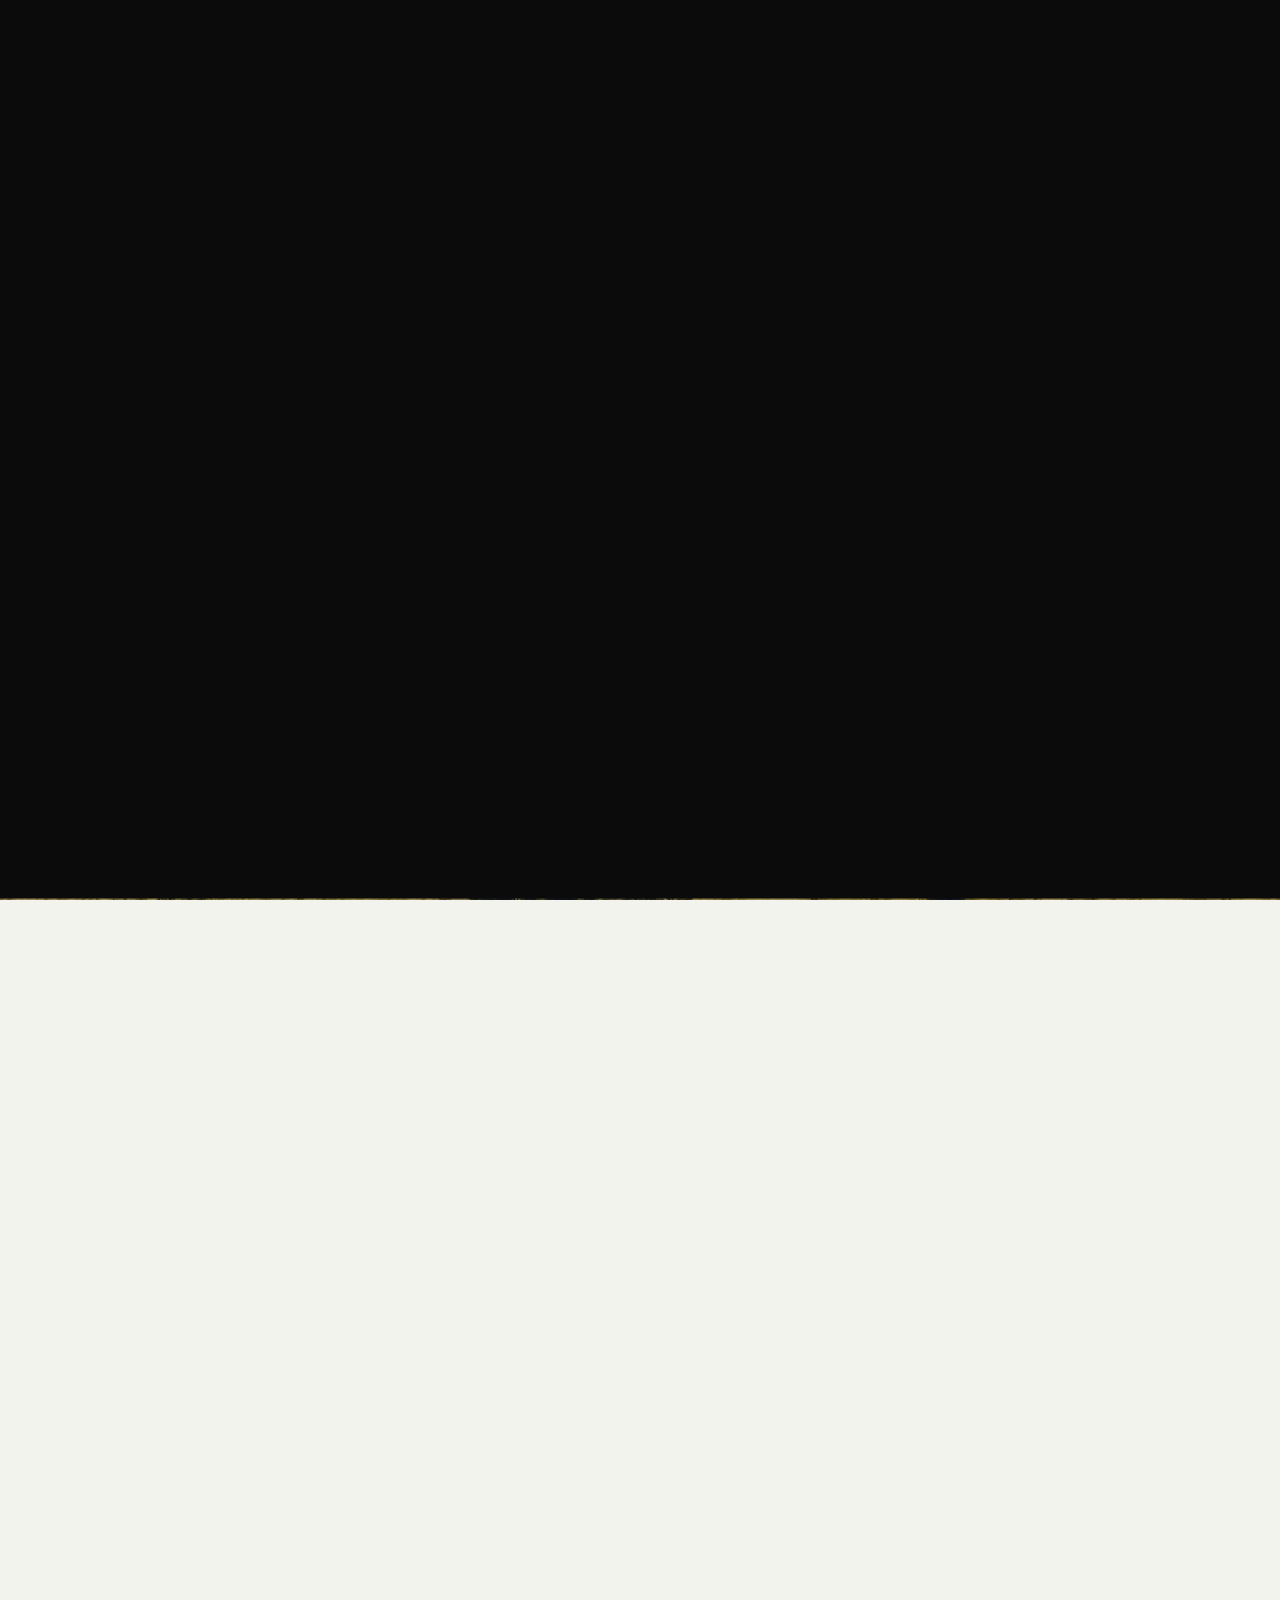
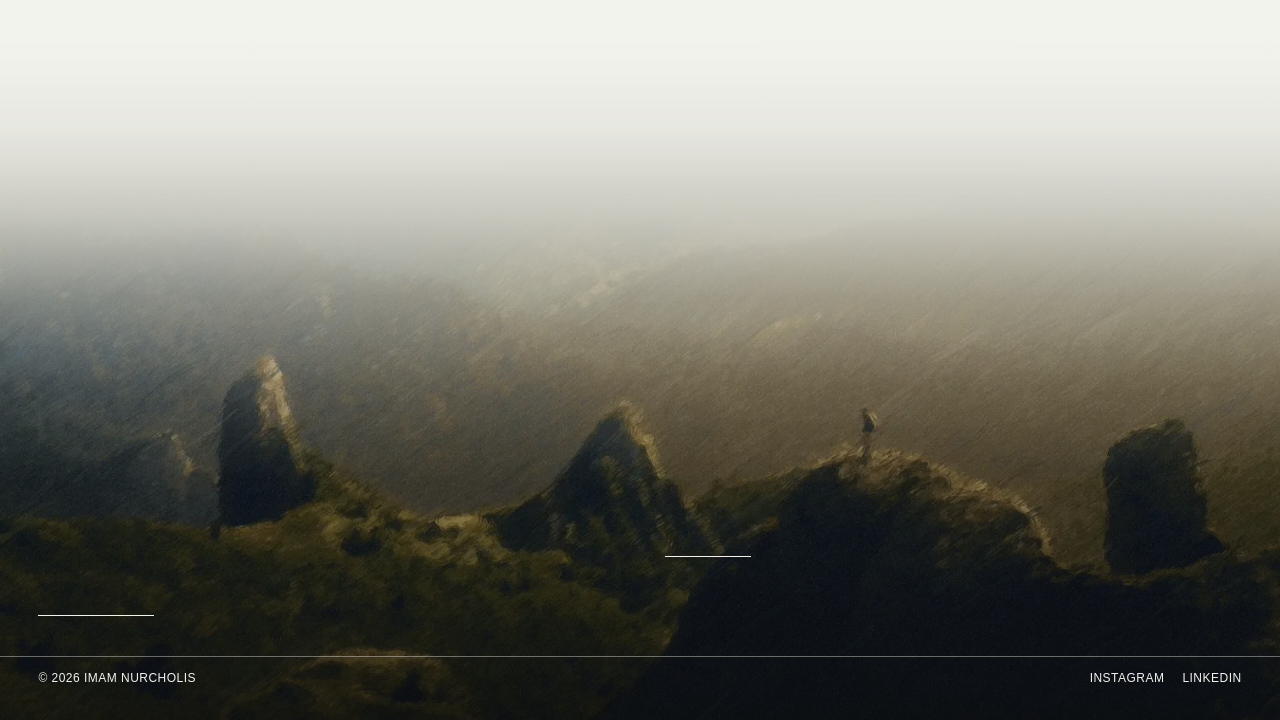
==== index.html @ 74a29b7e "Music: add 3D Country (Geese) Co-Authored-By: Claude Opus 5.5 <noreply@anthropic.com> Claude-Session" ====
<!doctype html>
<html lang="en">
<head>
  <meta charset="utf-8">
  <meta name="viewport" content="width=device-width, initial-scale=1, viewport-fit=cover">
  <meta name="theme-color" content="#f3f3ee">
  <meta name="color-scheme" content="light">
  <meta http-equiv="Content-Security-Policy" content="default-src 'self'; script-src 'self' 'sha256-qOhFsq0QMV2REqNwk5hGH5bZE9SkX6gt6yeyKdYPv+U='; style-src 'self'; font-src 'self'; img-src 'self' https://is1-ssl.mzstatic.com; media-src 'self'; connect-src 'self'; object-src 'none'; base-uri 'self'; form-action 'none'; upgrade-insecure-requests">
  <meta name="referrer" content="strict-origin-when-cross-origin">
  <title>Imam Nurcholis</title>
  <meta name="description" content="Portfolio, photographs and writing by Imam Nurcholis.">
  <script>document.documentElement.classList.add("js")</script>
  <link rel="preload" href="assets/fonts/inter-tight-latin.woff2" as="font" type="font/woff2" crossorigin>
  <link rel="preload" href="assets/fonts/instrument-serif-latin.woff2" as="font" type="font/woff2" crossorigin>
  <link rel="icon" href="favicon.ico?v=4" sizes="any">
  <link rel="icon" href="favicon-32.png?v=4" type="image/png" sizes="32x32">
  <link rel="icon" href="favicon.svg?v=4" type="image/svg+xml">
  <link rel="apple-touch-icon" href="apple-touch-icon.png?v=4">
  <link rel="stylesheet" href="assets/css/style.css?v=20261120a">
</head>
<body class="home">
  <main>
    <section class="stage" aria-label="Introduction">
      <div class="hero-bg"><img src="images/hero-painted-2.webp" alt="" fetchpriority="high" decoding="async"></div>
      <div class="lines" aria-hidden="true"><i class="v v1"></i><i class="v v2"></i><i class="h"></i></div>
      <nav class="tiles" aria-label="Sections"></nav>
      <div class="titles">
        <h1 class="title title--name"></h1>
        <p class="title title--index" aria-hidden="true"></p>
      </div>
      <div class="hero-meta small">
        <span class="meta-role"></span>
        <span class="r scroll-cue"><i></i>Scroll</span>
        <a class="c credit" target="_blank" rel="noopener"></a>
      </div>
    </section>
  </main>

  <script src="assets/vendor/gsap.min.js?v=3.12.5"></script>
  <script src="assets/vendor/ScrollTrigger.min.js?v=3.12.5"></script>
  <script src="assets/vendor/lenis.min.js?v=1.1.13"></script>
  <script src="assets/js/content.js?v=20261120a"></script>
  <script src="assets/js/main.js?v=20261120a"></script>
  <script src="assets/js/home.js?v=20261120a"></script>
  <script src="assets/js/ascii-field.js?v=20261120a"></script>
</body>
</html>
---- assets/css/style.css ----
/* ============================================================
   Fonts (self-hosted; Latin and Latin Extended subsets, SIL Open Font License)
   ============================================================ */
/* Instrument Serif, latin-ext */
@font-face {
  font-family: 'Instrument Serif';
  font-style: normal;
  font-weight: 400;
  font-display: swap;
  src: url(../fonts/instrument-serif-latin-ext.woff2) format('woff2');
  unicode-range: U+0100-02BA, U+02BD-02C5, U+02C7-02CC, U+02CE-02D7, U+02DD-02FF, U+0304, U+0308, U+0329, U+1D00-1DBF, U+1E00-1E9F, U+1EF2-1EFF, U+2020, U+20A0-20AB, U+20AD-20C4, U+2113, U+2C60-2C7F, U+A720-A7FF;
}
/* Instrument Serif, latin */
@font-face {
  font-family: 'Instrument Serif';
  font-style: normal;
  font-weight: 400;
  font-display: swap;
  src: url(../fonts/instrument-serif-latin.woff2) format('woff2');
  unicode-range: U+0000-00FF, U+0131, U+0152-0153, U+02BB-02BC, U+02C6, U+02DA, U+02DC, U+0304, U+0308, U+0329, U+2000-206F, U+20AC, U+2122, U+2191, U+2193, U+2212, U+2215, U+FEFF, U+FFFD;
}
/* Inter Tight, latin-ext */
@font-face {
  font-family: 'Inter Tight';
  font-style: normal;
  font-weight: 300 500;
  font-display: swap;
  src: url(../fonts/inter-tight-latin-ext.woff2) format('woff2');
  unicode-range: U+0100-02BA, U+02BD-02C5, U+02C7-02CC, U+02CE-02D7, U+02DD-02FF, U+0304, U+0308, U+0329, U+1D00-1DBF, U+1E00-1E9F, U+1EF2-1EFF, U+2020, U+20A0-20AB, U+20AD-20C4, U+2113, U+2C60-2C7F, U+A720-A7FF;
}
/* Inter Tight, latin */
@font-face {
  font-family: 'Inter Tight';
  font-style: normal;
  font-weight: 300 500;
  font-display: swap;
  src: url(../fonts/inter-tight-latin.woff2) format('woff2');
  unicode-range: U+0000-00FF, U+0131, U+0152-0153, U+02BB-02BC, U+02C6, U+02DA, U+02DC, U+0304, U+0308, U+0329, U+2000-206F, U+20AC, U+2122, U+2191, U+2193, U+2212, U+2215, U+FEFF, U+FFFD;
}

/* ============================================================
   Tokens
   ============================================================ */
:root {
  --paper: #f3f3ee;
  --ink: #0b0b0b;
  --muted: #6d6d68;
  --line: rgba(11, 11, 11, .55);
  --frame-w: 0px; /* edge inset used for spacing; the decorative frame was removed */
  --pad: clamp(16px, 3vw, 40px);
  --font: "Inter Tight", "Helvetica Neue", Helvetica, Arial, sans-serif;
  --foot-min: clamp(230px, 34vh, 340px); /* inner-page footer height; the picture is sized from this on every page */
  --display: "Instrument Serif", "Times New Roman", Georgia, serif; /* big titles, menu */
  --ease: cubic-bezier(.77, 0, .175, 1);
  --fs-small: 12px;
  --fs-body: clamp(15px, 1.05vw, 17px);
  color-scheme: light;
}

*, *::before, *::after { box-sizing: border-box; }
html, body { margin: 0; padding: 0; }
html { background: var(--paper); } /* matches the Safari top/bottom bars and the overscroll area */
html.lenis, html.lenis body { height: auto; }
.lenis.lenis-smooth { scroll-behavior: auto !important; }
body {
  background: var(--paper);
  color: var(--ink);
  font-family: var(--font);
  font-size: var(--fs-body);
  line-height: 1.5;
  -webkit-font-smoothing: antialiased;
  overflow-x: hidden;
}
img { display: block; max-width: 100%; }
a { color: inherit; text-decoration: none; }
button { font: inherit; color: inherit; background: none; border: 0; padding: 0; cursor: pointer; }
::selection { background: var(--ink); color: var(--paper); }
:focus-visible { outline: 1px solid currentColor; outline-offset: 4px; }

.small, .code { font-size: var(--fs-small); letter-spacing: .04em; text-transform: uppercase; line-height: 1.3; }
.muted { color: var(--muted); }
.ico { width: .9em; height: .9em; vertical-align: -.1em; fill: none; stroke: currentColor; stroke-width: 1.1; stroke-linecap: square; stroke-linejoin: miter; overflow: visible; }
.sr-only { position: absolute; width: 1px; height: 1px; overflow: hidden; clip: rect(0 0 0 0); white-space: nowrap; }

/* ============================================================
   Top-center "+" button and overlay menu
   ============================================================ */
.plus {
  position: fixed; top: calc(var(--frame-w) + 44px); left: 50%; z-index: 80;
  width: 44px; height: 44px; margin: -22px 0 0 -22px;
  color: var(--ink);
  display: grid; place-items: center;
}
/* Home starts over the photo (pure white); the scroll scene fades it to ink when the paper appears. */
.home .plus { color: #fff; }
.menu-open .plus { color: var(--ink) !important; } /* the menu is always paper */
.plus span { position: absolute; width: 30px; height: 1px; background: currentColor; /* same 1px weight as the grid lines */ transition: transform .6s var(--ease); }
.plus span:last-child { transform: rotate(90deg); }
.plus:hover span:first-child { transform: rotate(90deg); }
.plus:hover span:last-child { transform: rotate(180deg); }
.menu-open .plus span:first-child { transform: rotate(45deg); }
.menu-open .plus span:last-child { transform: rotate(135deg); }

.menu {
  position: fixed; inset: 0; z-index: 70;
  background: var(--paper);
  display: flex; flex-direction: column; justify-content: center;
  padding: 100px var(--pad) 60px;
  visibility: hidden;
  clip-path: inset(0 0 100% 0);
}
.menu ol { list-style: none; margin: 0; padding: 0; counter-reset: m; }
.menu li { border-top: 1px solid var(--line); overflow: hidden; }
.menu li:last-child { border-bottom: 1px solid var(--line); }
.menu a {
  display: grid; grid-template-columns: 1fr 2fr 1fr; align-items: baseline;
  padding: .12em 0; font-size: clamp(34px, min(8vw, 9.5vh), 124px); line-height: 1; letter-spacing: -.01em;
  font-family: var(--display); font-weight: 400;
}
.menu a .code { font-family: var(--font); letter-spacing: .04em; }
.menu a .code { justify-self: start; }
.menu a .arrow { justify-self: end; font-size: .4em; line-height: 0; transition: transform .5s var(--ease); }
.menu a:hover .arrow { transform: translateX(-.4em); }
.menu a .inner { display: inline-block; }
.menu .menu-foot { display: flex; justify-content: space-between; margin-top: 28px; gap: 16px; flex-wrap: wrap; }
@media (max-width: 700px) {
  .menu a { grid-template-columns: 1fr auto; font-size: min(13vw, 8vh); }
  .menu a .code { display: none; }
}

/* ============================================================
   Page transition wipe
   ============================================================ */
.wipe {
  position: fixed; inset: 0; z-index: 85; background: var(--ink);
  transform: scaleY(0); transform-origin: bottom; pointer-events: none;
}
.js .wipe.is-cover { transform: scaleY(1); }
/* The cover is created by main.js, which loads last. Until then CSS draws a stand-in, so the page does not show
   for a moment and then flash dark when the real cover appears. If the scripts never arrive it fades after a few seconds. */
.js:not(.has-wipe) body::before {
  content: ""; position: fixed; inset: 0; z-index: 85; background: var(--ink); pointer-events: none;
  animation: precover-out .6s ease 6s forwards;
}
@keyframes precover-out { to { opacity: 0; visibility: hidden; } }

/* ============================================================
   Split text (big titles)
   ============================================================ */
.title {
  margin: 0; font-family: var(--display); font-weight: 400; text-transform: uppercase;
  letter-spacing: -.01em; line-height: .92; text-align: center;
  font-size: 18vw; /* overwritten by JS fit */
  white-space: nowrap;
}
.title .line { display: block; }
.title .line-inner { display: inline-block; }
.title .mask { display: inline-block; overflow: hidden; vertical-align: top; padding: .04em 0 .02em; margin: -.04em 0 -.02em; }
.title .char, .title .ci { display: inline-block; will-change: transform; }

/* ============================================================
   HOME
   ============================================================ */
.home { background: var(--paper); }
.stage {
  position: relative; height: 100vh; height: 100svh; overflow: hidden;
  --fg: #fff;
  --ln: rgba(255, 255, 255, .55);
  color: var(--fg);
}
.hero-bg { position: absolute; inset: 0; overflow: hidden; background: #2b2a28; will-change: clip-path; }
.hero-bg img { width: 100%; height: 100%; object-fit: cover; transform-origin: 50% 60%; }
.hero-bg::after { content: ""; position: absolute; inset: 0; background: linear-gradient(180deg, rgba(0,0,0,.32), rgba(0,0,0,.30) 40%, rgba(0,0,0,.40)); } /* dark enough that the white name keeps about 3:1 (large text) even over the pale clouds of the current photo */
.ascii-field { position: absolute; inset: 0; z-index: 1; width: 100%; height: 100%; pointer-events: none; }
.about-grid .portrait { position: relative; }

.lines { position: absolute; inset: 0; pointer-events: none; z-index: 2; }
.lines i { position: absolute; background: var(--ln); }
.lines .v { top: 0; bottom: 0; width: 1px; transform-origin: top; }
.lines .v1 { left: 33.333%; }
.lines .v2 { left: 66.666%; }
.lines .h { left: 0; right: 0; height: 1px; top: 50%; transform-origin: center; }

.titles { position: absolute; inset: 0; z-index: 4; display: grid; place-items: center; pointer-events: none; }
.titles .title { grid-area: 1 / 1; }

.tiles {
  position: absolute; inset: 0; z-index: 3;
  display: grid; grid-template-columns: repeat(3, 1fr); grid-template-rows: repeat(2, 1fr);
}
.tile {
  position: relative; display: grid; grid-template-rows: 1fr auto; justify-items: center;
  padding: 13% 0 9%; color: var(--ink);
  visibility: hidden;
}
.tile-img { position: relative; width: 36%; aspect-ratio: 3 / 4; align-self: start; overflow: hidden; background: #ddd; }
.tile-img img { width: 100%; height: 100%; object-fit: cover; transition: transform 1.1s var(--ease), filter .6s; }
.tile:hover .tile-img img, .tile:focus-visible .tile-img img { transform: scale(1.08); }
.tile-label { position: relative; width: 100%; height: 1.3em; overflow: hidden; text-align: center; }
.tile-label span { display: block; transition: transform .6s var(--ease); }
.tile:hover .tile-label span, .tile:focus-visible .tile-label span { transform: translateY(-100%); }
.tile-label span + span { position: absolute; inset: 0; transform: translateY(100%); }
.tile:hover .tile-label span + span, .tile:focus-visible .tile-label span + span { transform: translateY(0); }
.js .tile { visibility: hidden; }

.hero-meta {
  position: absolute; z-index: 5; left: 0; right: 0; bottom: calc(var(--frame-w) + 18px);
  display: grid; grid-template-columns: 1fr 1fr 1fr; padding: 0 calc(var(--frame-w) + 18px);
  color: var(--fg); pointer-events: none;
}
.hero-meta > * { pointer-events: auto; }
.hero-meta .c { text-align: center; }
.hero-meta .r { text-align: right; grid-column: 3; justify-self: end; }
.hero-meta .c { grid-column: 2; }
.hero-meta a:hover { text-decoration: underline; }
.scroll-cue { display: inline-flex; gap: 8px; align-items: center; }
.scroll-cue i { display: inline-block; width: 1px; height: 22px; background: currentColor; transform-origin: top; animation: cue 1.8s var(--ease) infinite; }
@keyframes cue { 0% { transform: scaleY(0); } 50% { transform: scaleY(1); transform-origin: top; } 51% { transform-origin: bottom; } 100% { transform: scaleY(0); transform-origin: bottom; } }

@media (max-width: 700px) {
  .lines .v1 { left: 50%; } .lines .v2 { display: none; }
  /* On phones the centre line passes through the plus. --gy (set by main.js while scrolling) is where the plus sits
     along the line, so the gap always stays around the plus. */
  .lines .v1, .home .foot-lines .v1 {
    --gy: 44px;
    -webkit-mask-image: linear-gradient(to bottom, #000 0, #000 calc(var(--gy) - 32px), transparent calc(var(--gy) - 32px), transparent calc(var(--gy) + 32px), #000 calc(var(--gy) + 32px));
            mask-image: linear-gradient(to bottom, #000 0, #000 calc(var(--gy) - 32px), transparent calc(var(--gy) - 32px), transparent calc(var(--gy) + 32px), #000 calc(var(--gy) + 32px));
  }
  .lines .h { top: 33.333%; box-shadow: 0 calc(33.333svh) 0 var(--ln); }
  .tiles { grid-template-columns: repeat(2, 1fr); grid-template-rows: repeat(3, 1fr); }
  .tile { padding: 16% 0 8%; }
  .tile-img { width: 50%; }
  .hero-meta { grid-template-columns: 1fr 1fr; }
  .hero-meta .c { display: none; }
  .hero-meta .r { grid-column: 2; }
}

/* ============================================================
   INNER PAGES
   ============================================================ */
.page { padding: 0 calc(var(--frame-w) + var(--pad)); }
.page-lines { position: fixed; inset: 0; pointer-events: none; z-index: 0; }
.page-lines i { position: absolute; top: 0; bottom: 0; width: 1px; background: var(--line); opacity: .35; transform-origin: top; }
.page-lines i:nth-child(1) { left: 33.333%; }
.page-lines i:nth-child(2) { left: 66.666%; }
.page > * { position: relative; z-index: 1; }

.topbar {
  position: fixed; z-index: 60; top: calc(var(--frame-w) + 30px); left: 0; right: 0;
  display: flex; justify-content: space-between; align-items: center;
  padding: 0 calc(var(--frame-w) + var(--pad)); pointer-events: none;
}
.topbar > * { pointer-events: auto; }
.topbar a:hover { text-decoration: underline; }

.page-head { padding-top: calc(var(--frame-w) + 120px); padding-bottom: clamp(40px, 8vw, 100px); }
.page-head .title { text-align: left; }
.page-head .lede { display: grid; grid-template-columns: 1fr 1fr 1fr; margin-top: 28px; gap: 16px; }
.page-head .lede p { margin: 0; max-width: 34ch; }
.page-head .lede p:last-child { grid-column: 2; }
@media (max-width: 700px) { .page-head .lede { grid-template-columns: 1fr; } .page-head .lede p:last-child { grid-column: 1; } }

/* Index rows (portfolio / writing) */
.rows { list-style: none; margin: 0 0 120px; padding: 0; border-top: 1px solid var(--line); }
.row { border-bottom: 1px solid var(--line); }
.row a {
  display: grid; grid-template-columns: minmax(0, 1fr) minmax(0, 2fr) minmax(0, 1fr) minmax(0, 1fr); gap: 16px; align-items: baseline;
  padding: 18px 0; transition: padding .5s var(--ease), background-color .3s;
}
.row a:hover { padding-left: 12px; padding-right: 12px; background: rgba(11, 11, 11, .04); }
.row .t { font-size: clamp(22px, 2.6vw, 40px); line-height: 1.05; letter-spacing: -.02em; }
.row .x { color: var(--muted); }
.row .r { text-align: right; }
.row .ex { margin: 6px 0 0; font-size: var(--fs-body); color: var(--muted); letter-spacing: 0; }
.row .thumb { display: none; }
@media (max-width: 700px) {
  .row a { grid-template-columns: minmax(0, 1fr) auto; row-gap: 6px; }
  .row .code { grid-column: 1; grid-row: 1; }
  .row .r { grid-column: 2; grid-row: 1; }
  .row .t { grid-column: 1 / -1; }
  .row .x.mid { display: none; }
  .row .thumb { display: block; grid-column: 1 / -1; aspect-ratio: 16/10; object-fit: cover; width: 100%; margin-top: 8px; }
}

/* Floating preview that follows the cursor on portfolio rows */
.float-preview {
  position: fixed; z-index: 50; top: 0; left: 0; width: 22vw; max-width: 340px; aspect-ratio: 3/4;
  pointer-events: none; overflow: hidden; opacity: 0; transform: translate(-50%, -50%) scale(.9);
}
.float-preview img { width: 100%; height: 100%; object-fit: cover; }
@media (hover: none) { .float-preview { display: none; } }

/* Photos grid */
.photo-grid { columns: 3; column-gap: clamp(12px, 2vw, 28px); margin-bottom: 120px; }
.photo { break-inside: avoid; margin: 0 0 clamp(20px, 3vw, 44px); cursor: zoom-in; }
.photo .ph { overflow: hidden; background: #ddd; }
.photo img, .photo video { display: block; width: 100%; height: auto; transition: transform 1.1s var(--ease); }
.photo:hover img, .photo:hover video { transform: scale(1.04); }
.photo figcaption { display: flex; justify-content: space-between; gap: 12px; margin-top: 10px; }
@media (max-width: 900px) { .photo-grid { columns: 2; } }
@media (max-width: 520px) { .photo-grid { columns: 1; } }

/* Lightbox */
.lightbox {
  position: fixed; inset: 0; z-index: 75; background: rgba(243, 243, 238, .97);
  display: grid; grid-template-rows: auto 1fr auto; padding: calc(var(--frame-w) + 24px) calc(var(--frame-w) + var(--pad));
  visibility: hidden; opacity: 0;
}
.lightbox .lb-top, .lightbox .lb-bot { display: flex; justify-content: space-between; align-items: center; gap: 16px; }
.lightbox .lb-stage { position: relative; min-height: 0; margin: 20px 0; }
.lightbox img, .lightbox video { position: absolute; inset: 0; width: 100%; height: 100%; object-fit: contain; }
.lightbox [hidden] { display: none; }
.lightbox button:hover { text-decoration: underline; }

/* Article / project / about */
.article { display: grid; grid-template-columns: minmax(0, 1fr) minmax(0, 2fr); gap: 16px; margin-bottom: 140px; }
.article .meta { display: flex; flex-direction: column; gap: 6px; }
.prose { max-width: 62ch; font-size: clamp(17px, 1.25vw, 20px); line-height: 1.6; }
.prose p { margin: 0 0 1.2em; }
.prose h2 { font-weight: 400; font-size: 1.5em; letter-spacing: -.02em; line-height: 1.15; margin: 1.8em 0 .6em; }
.prose a { border-bottom: 1px solid currentColor; }
.prose blockquote { margin: 0 0 1.2em; padding-left: 1em; border-left: 1px solid var(--ink); }
.prose blockquote p { margin: 0; }
.prose ul { margin: 0 0 1.2em; padding-left: 1.2em; }
.prose li { margin-bottom: .4em; }
.codeblock { position: relative; margin: 0 0 1.4em; }
.codeblock pre { margin: 0; padding-top: 38px; }
.codeblock .copy {
  position: absolute; top: 8px; right: 8px; z-index: 1; padding: 5px 10px;
  background: var(--paper); border: 1px solid var(--line); color: var(--ink);
  transition: background-color .25s, color .25s;
}
.codeblock .copy:hover, .codeblock .copy.is-done { background: var(--ink); color: var(--paper); }
.prose pre { margin: 0 0 1.4em; padding: 14px 16px; overflow-x: auto; background: rgba(11, 11, 11, .05); border: 1px solid var(--line); font: 13px/1.55 ui-monospace, SFMono-Regular, Menlo, Consolas, monospace; -webkit-overflow-scrolling: touch; }
.prose pre code { font: inherit; white-space: pre; }
.prose { overflow-wrap: anywhere; }
.row .x { overflow-wrap: anywhere; }
@media (max-width: 700px) { .article { grid-template-columns: minmax(0, 1fr); } }

.cover { margin: 0 0 clamp(40px, 6vw, 90px); overflow: hidden; aspect-ratio: 16/9; background: #ddd; }
.cover img { width: 100%; height: 115%; object-fit: cover; }
.gallery { display: grid; grid-template-columns: repeat(2, 1fr); gap: clamp(12px, 2vw, 28px); margin: 0 0 140px; }
.gallery img { width: 100%; aspect-ratio: 4/3; object-fit: cover; }
@media (max-width: 700px) { .gallery { grid-template-columns: 1fr; } }

.next-link { display: block; border-top: 1px solid var(--line); padding: 28px 0 140px; }
.next-link .t { font-family: var(--display); font-size: clamp(44px, 9vw, 150px); letter-spacing: -.01em; line-height: 1; text-transform: uppercase; font-weight: 400; display: block; margin-top: 8px; transition: transform .6s var(--ease); }
.next-link:hover .t { transform: translateX(1.5vw); }

.about-grid { display: grid; grid-template-columns: minmax(0, 1fr) minmax(0, 2fr); gap: 16px; margin-bottom: 120px; }
.about-grid .portrait { overflow: hidden; aspect-ratio: 3/4; background: #ddd; width: 80%; }
.about-grid .portrait img { width: 100%; height: 109%; object-fit: cover; } /* taller than the frame, so the parallax never shows a gap at the bottom */
.facts { list-style: none; padding: 0; margin: 12px 0 0; border-top: 1px solid var(--line); max-width: 62ch; }
.facts-label { margin: 48px 0 0; font-weight: 400; }
.facts li { display: grid; grid-template-columns: minmax(0, 1fr) minmax(0, 2fr); gap: 16px; padding: 12px 0; border-bottom: 1px solid var(--line); }
.contact { border-top: 1px solid var(--line); padding: 40px 0 140px; }
.contact .mail { display: inline-block; font-size: clamp(30px, 6.5vw, 110px); letter-spacing: -.035em; line-height: 1.05; margin: 14px 0 40px; border-bottom: 1px solid currentColor; word-break: break-all; }
.contact nav { display: flex; gap: 24px; flex-wrap: wrap; }
.contact nav a:hover { text-decoration: underline; }
@media (max-width: 700px) { .about-grid { grid-template-columns: minmax(0, 1fr); } .about-grid .portrait { width: 100%; } }

/* Reveal helper (JS adds motion) */
.js [data-reveal] { opacity: 0; transform: translateY(30px); }

@media (prefers-reduced-motion: reduce) {
  .js [data-reveal] { opacity: 1; transform: none; }
  .scroll-cue i { animation: none; }
}

/* Grid children may shrink below their content, so wide code blocks scroll inside themselves instead of widening the page. */
.article > *, .about-grid > * { min-width: 0; }
.page { overflow-x: clip; }

/* ============================================================
   Footer: dithered mountain picture as the background, text anchored low
   ============================================================ */
.site-foot {
  position: relative; z-index: 2; overflow: hidden; isolation: isolate;
  display: flex; flex-direction: column; justify-content: flex-end;
  min-height: var(--foot-min);
  background: #7e7b5f; color: var(--paper); /* the average colour of the picture's top, so a taller footer continues it seamlessly */
  padding: clamp(40px, 6vw, 80px) calc(var(--frame-w) + var(--pad)) clamp(20px, 2.6vw, 34px);
}
.home .site-foot { min-height: clamp(440px, 76vh, 680px); }
.site-foot a { color: inherit; text-decoration: none; }
.foot-art { position: absolute; inset: 0; z-index: -1; overflow: hidden; pointer-events: none; display: flex; justify-content: center; align-items: flex-end; }
/* One size on every page (as on the inner-page footers), anchored bottom centre. A taller footer shows more of the plain colour above it. */
/* .foot-pic is the frame (it has the picture's proportions, and is what the scroll and mouse motion move); the picture fills it. */
.foot-pic { position: relative; flex: none; max-width: none; min-width: 106%; height: calc(var(--foot-min) * 1.18); aspect-ratio: 1600 / 1063; margin-bottom: calc(var(--foot-min) * -.1); will-change: transform;
  -webkit-mask-image: linear-gradient(to bottom, transparent 0, #000 30%); mask-image: linear-gradient(to bottom, transparent 0, #000 30%); /* melts the picture's top edge into the colour behind it */ }
.foot-pic img { position: absolute; inset: 0; width: 100%; height: 100%; max-width: none; object-fit: cover; object-position: 50% 100%; }
@media (min-width: 1000px) {
  /* Desktop: a taller footer and bottom-aligned crop shows the big dark rocks. */
  :root { --foot-min: clamp(340px, 52vh, 560px); }
}
.foot-art::after { /* top fade into the page + a darkening so the text stays readable */
  content: ""; position: absolute; inset: 0;
  background:
    /* long, eased fade from the page colour into the picture (stops follow a smooth S-curve) */
    linear-gradient(to bottom,
      rgb(243, 243, 238) 0%, rgba(243, 243, 238, .97) 6%, rgba(243, 243, 238, .92) 13%, rgba(243, 243, 238, .83) 19%,
      rgba(243, 243, 238, .7) 26%, rgba(243, 243, 238, .55) 32%, rgba(243, 243, 238, .39) 38%, rgba(243, 243, 238, .25) 45%,
      rgba(243, 243, 238, .13) 51%, rgba(243, 243, 238, .05) 58%, rgba(243, 243, 238, 0) 65%),
    linear-gradient(to top, rgba(11, 11, 11, .72), rgba(11, 11, 11, .2) 55%, rgba(11, 11, 11, .32));
}
.foot-inner { position: relative; }
/* The page's column lines continue through the footer: dark on the paper, turning light over the picture. */
.foot-lines { position: absolute; inset: 0; z-index: 0; pointer-events: none; }
.foot-lines i {
  position: absolute; top: 0; bottom: 0; width: 1px;
  /* starts at the same strength as the page's own lines (inner pages: faint; homepage tiles: stronger) */
  background: linear-gradient(to bottom, var(--fl-top, rgba(11, 11, 11, .2)) 0, var(--fl-top, rgba(11, 11, 11, .2)) 14%, rgba(243, 243, 238, .22) 48%, rgba(243, 243, 238, .4) 100%);
}
.home .foot-lines i { --fl-top: rgba(11, 11, 11, .55); }
.foot-lines .v1 { left: 33.333%; }
.foot-lines .v2 { left: 66.666%; }
@media (max-width: 700px) { .home .foot-lines .v1 { left: 50%; } .home .foot-lines .v2 { display: none; } }
.foot-big { margin: 0; text-shadow: 0 2px 28px rgba(11, 11, 11, .35); font-size: clamp(30px, 4.6vw, 70px); line-height: 1; letter-spacing: -.03em; font-weight: 350; max-width: 22ch; }
.foot-big a { border-bottom: 1px solid currentColor; }
.foot-big .w { display: inline-block; overflow: hidden; vertical-align: top; padding-bottom: .14em; margin-bottom: -.14em; }
.foot-big .w > span { display: inline-block; will-change: transform; }
.foot-row {
  display: flex; justify-content: space-between; align-items: baseline; flex-wrap: wrap; gap: 12px 24px;
  margin: clamp(24px, 3.4vw, 48px) calc(-1 * (var(--frame-w) + var(--pad))) 0; padding: 14px calc(var(--frame-w) + var(--pad)) 0; border-top: 1px solid rgba(243, 243, 238, .4);
  text-transform: uppercase; letter-spacing: .04em; font-size: var(--fs-small);
}
.foot-row nav { display: flex; gap: 18px; flex-wrap: wrap; justify-content: flex-end; }
.foot-row a:hover { text-decoration: underline; }

.topbar { transition: opacity .35s; }
.foot-in-view .topbar { opacity: 0; pointer-events: none; }

/* ============================================================
   Cursor + text selection (inspired by akarasa.space, in this site's ink and paper)
   ============================================================ */
::selection { background: var(--ink); color: var(--paper); }
.stage ::selection, .site-foot ::selection, .menu ::selection { background: var(--paper); color: var(--ink); }
.menu ::selection { background: var(--ink); color: var(--paper); }

.cursor-dot {
  position: fixed; top: 0; left: 0; z-index: 99999; width: 20px; height: 20px; border-radius: 50%;
  background: rgba(255, 255, 255, .82); mix-blend-mode: difference; /* semi-transparent, inverts whatever is underneath */
  pointer-events: none; opacity: 0;
  transition: width .3s var(--ease), height .3s var(--ease), opacity .3s;
}
.cursor-dot.visible { opacity: 1; }
.cursor-dot.hovered { width: 45px; height: 45px; }
.cursor-dot.pressed { width: 14px; height: 14px; }
html.has-custom-cursor body { cursor: none; }
html.has-custom-cursor a, html.has-custom-cursor button, html.has-custom-cursor label, html.has-custom-cursor .photo, html.has-custom-cursor .tile, html.has-custom-cursor summary { cursor: pointer; }
html.has-custom-cursor input, html.has-custom-cursor textarea, html.has-custom-cursor select { cursor: auto; }

/* About without a portrait: the text keeps the right two thirds of the grid */
.about-grid.no-portrait > div { grid-column: 2; }
@media (max-width: 700px) { .about-grid.no-portrait > div { grid-column: 1; } }

/* Grid lines: kept on the homepage and in every footer; hidden in the body of inner pages. */
.page-lines { display: none; }

/* Music: cover strip + editorial record list; a record opens to its cover and Apple Music player */
.covers { display: grid; grid-template-columns: repeat(8, minmax(0, 1fr)); gap: 0; margin: 0 0 clamp(48px, 7vw, 96px); }
.covers button { all: unset; display: block; aspect-ratio: 1; overflow: hidden; cursor: pointer; }
.covers img { width: 100%; height: 100%; object-fit: cover; filter: grayscale(1) contrast(1.05); transition: filter .6s var(--ease), transform 1s var(--ease); }
.covers button:hover img { filter: none; transform: scale(1.06); }
@media (max-width: 700px) { .covers { grid-template-columns: repeat(4, minmax(0, 1fr)); } }

.records { list-style: none; margin: 0 0 120px; padding: 0; border-top: 1px solid var(--line); counter-reset: rec; }
.rec { border-bottom: 1px solid var(--line); }
.rec-row {
  all: unset; box-sizing: border-box; width: 100%; cursor: pointer;
  display: grid; grid-template-columns: minmax(0, 1fr) minmax(0, 2fr) minmax(0, 1fr) minmax(0, 1fr); gap: 16px; align-items: baseline;
  padding: 22px 0; transition: padding .5s var(--ease), background-color .3s;
}
.rec-row:hover, .rec.open .rec-row { padding-left: 12px; padding-right: 12px; background: rgba(11, 11, 11, .04); }
.rec-row:focus-visible { outline: 1px solid var(--ink); outline-offset: -1px; }
.rec-t { font-family: var(--display); font-size: clamp(30px, 4.2vw, 64px); line-height: .95; letter-spacing: -.01em; }
.rec-row .x { color: var(--muted); }
.rec-row .r { display: flex; justify-content: flex-end; align-items: baseline; gap: 14px; }
.rec-plus { position: relative; width: 11px; height: 11px; flex: none; transition: transform .5s var(--ease); }
.rec-plus::before, .rec-plus::after { content: ""; position: absolute; background: var(--ink); left: 0; right: 0; top: 5px; height: 1px; }
.rec-plus::after { transform: rotate(90deg); transition: transform .5s var(--ease); }
.rec.open .rec-plus::after { transform: rotate(0); }

.rec-panel { display: grid; grid-template-rows: 0fr; transition: grid-template-rows .7s var(--ease); }
.rec.open .rec-panel { grid-template-rows: 1fr; }
.rec-inner { min-height: 0; overflow: hidden; display: grid; grid-template-columns: minmax(0, 1fr) minmax(0, 2fr); gap: 16px; align-items: start; }
.rec.open .rec-inner { padding: 28px 12px 44px; }
.rec-side { display: flex; flex-direction: column; align-items: center; text-align: center; gap: 12px; min-width: 0; align-self: center; padding: 24px 0; }
.rec-side p { margin: 0; }
.rec-note { max-width: 40ch; margin-inline: auto; }
/* Sleeve with the record sliding out of it; the record spins while the row is open */
.rec-media { position: relative; width: min(100%, 300px); aspect-ratio: 3 / 2; margin-bottom: 10px; }
.rec-sleeve { position: absolute; z-index: 2; left: 0; top: 0; width: 66.667%; aspect-ratio: 1; object-fit: cover; box-shadow: 0 14px 30px -12px rgba(11, 11, 11, .45);
  opacity: 0; transform: translateY(14px); transition: opacity .7s var(--ease) .1s, transform .7s var(--ease) .1s; }
.rec-disc { position: absolute; z-index: 1; left: 1.5%; top: 1%; width: 64%; aspect-ratio: 1; border-radius: 50%; transform: translateX(0); transition: transform 1.1s var(--ease) .35s; }
.rec-disc::after { content: ""; position: absolute; inset: 0; border-radius: 50%; pointer-events: none;
  background: conic-gradient(from 30deg, transparent 0 8%, rgba(255, 255, 255, .13) 13%, transparent 19% 58%, rgba(255, 255, 255, .1) 63%, transparent 69%); }
.rec-spin { width: 100%; height: 100%; border-radius: 50%; display: grid; place-items: center;
  background: radial-gradient(circle, transparent 0 17%, #0b0b0b 17.5% 19%, transparent 19.5%), repeating-radial-gradient(circle, #121212 0 1px, #1d1d1d 1px 3px);
  animation: rec-spin 5s linear infinite; animation-play-state: paused; }
.rec-spin img { width: 34%; aspect-ratio: 1; border-radius: 50%; object-fit: cover; box-shadow: 0 0 0 2px #0b0b0b; }
.rec.open .rec-sleeve { opacity: 1; transform: none; }
.rec.open .rec-disc { transform: translateX(50%); }
.rec.open .rec-spin { animation-play-state: running; }
@keyframes rec-spin { to { transform: rotate(360deg); } }
@media (prefers-reduced-motion: reduce) { .rec-spin { animation: none; } .rec-disc, .rec-sleeve { transition: none; } }
/* "Listen on Apple Music": outlined pill that fills with ink on hover */
.btn-listen { align-self: center; display: inline-flex; align-items: center; gap: 8px; margin-top: 6px; padding: 10px 16px; border: 1px solid var(--ink); border-radius: 999px; transition: background-color .35s var(--ease), color .35s var(--ease); }
.btn-listen:hover { background: var(--ink); color: var(--paper); }

/* Tracklist; recommended songs carry the site's "+" and switch to the display serif */
.tracks-wrap { min-width: 0; }
.tracks-head { display: flex; justify-content: space-between; gap: 16px; padding-bottom: 10px; border-bottom: 1px solid var(--line); color: var(--muted); }
.tracks-key { display: inline-flex; align-items: center; gap: 8px; color: var(--ink); }
.tracks { list-style: none; margin: 0; padding: 0; }
.track { display: grid; grid-template-columns: 3.5em minmax(0, 1fr) auto; gap: 16px; align-items: baseline; padding: 9px 0; border-bottom: 1px solid rgba(11, 11, 11, .12); color: var(--muted);
  opacity: 0; transform: translateY(8px); transition: opacity .5s var(--ease), transform .5s var(--ease); }
.rec.open .track { opacity: 1; transform: none; transition-delay: calc(.25s + var(--k) * 35ms); }
.track .tt { display: flex; align-items: baseline; gap: 12px; min-width: 0; }
.track .td { text-align: right; }
.track.pick { color: var(--ink); }
.track.pick .tt span:not(.sr-only) { font-family: var(--display); font-size: clamp(22px, 2vw, 30px); line-height: 1; }
.track.pick .tn, .track.pick .td { color: var(--ink); }
.pick-mark { position: relative; flex: none; width: 13px; height: 13px; align-self: center; transition: transform .6s var(--ease); }
.pick-mark::before, .pick-mark::after { content: ""; position: absolute; left: 0; right: 0; top: 6px; height: 1px; background: var(--ink); }
.pick-mark::after { transform: rotate(90deg); }
.track.pick:hover .pick-mark { transform: rotate(90deg); }
@media (prefers-reduced-motion: reduce) { .track { transition: none; } }
@media (max-width: 700px) {
  .rec-row { grid-template-columns: minmax(0, 1fr) auto; row-gap: 6px; }
  .rec-row .code:first-child { grid-column: 1; grid-row: 1; }
  .rec-row .r { grid-column: 2; grid-row: 1; }
  .rec-t { grid-column: 1 / -1; }
  .rec-row .x.mid { display: block; grid-column: 1 / -1; }
  .rec-inner { grid-template-columns: minmax(0, 1fr); }
  .rec.open .rec-inner { padding: 4px 0 28px; }
}
.float-preview.square { aspect-ratio: 1; width: 20vw; max-width: 300px; }

/* ============================================================
   PORTFOLIO: an exhibition of plates
   ============================================================ */
:root {
  --navy: #1d2740; --sand: #e4dfd0; --olive: #7e7b5f; --vermilion: #d4502f;
}
.marquee { overflow: hidden; border-top: 1px solid var(--line); border-bottom: 1px solid var(--line); margin: 0 0 clamp(36px, 5vw, 64px); padding: .15em 0 .25em; }
.marquee-track { display: flex; width: max-content; animation: marquee 60s linear infinite; }
.marquee span { display: flex; flex: none; }
.marquee i { font-style: normal; font-family: var(--display); font-size: clamp(34px, 5vw, 72px); line-height: 1.1; letter-spacing: -.01em; padding-right: .5em; white-space: nowrap; }
.marquee i::after { content: "+"; font-family: var(--font); font-size: .45em; vertical-align: .55em; padding-left: .5em; color: var(--vermilion); }
@keyframes marquee { to { transform: translateX(-50%); } }
.marquee:hover .marquee-track { animation-play-state: paused; }

.rows.index { margin-bottom: clamp(80px, 12vw, 160px); }
.rows.index .row a { padding: 12px 0; }
.rows.index .t { font-size: clamp(20px, 2.1vw, 32px); }

.plates { display: flex; flex-direction: column; gap: clamp(90px, 14vw, 200px); margin-bottom: 140px; }
.plate { display: grid; grid-template-columns: repeat(12, minmax(0, 1fr)); gap: 16px; align-items: center; position: relative; scroll-margin-top: 70px; }
.plate-art { grid-column: 1 / span 7; position: relative; display: block; background: var(--bg); color: var(--fg); --a-hi: var(--hi); }
.plate.flip .plate-art { grid-column: 6 / span 7; grid-row: 1; }
.plate-body { grid-column: 9 / span 4; grid-row: 1; position: relative; }
.plate.flip .plate-body { grid-column: 1 / span 4; }
.plate-art.tone-0, .art-cover.tone-0 { --bg: var(--navy);   --fg: #efeee6; --hi: var(--vermilion); }
.plate-art.tone-1, .art-cover.tone-1 { --bg: var(--sand);   --fg: var(--ink); --hi: var(--vermilion); }
.plate-art.tone-2, .art-cover.tone-2 { --bg: var(--vermilion); --fg: #f6efe3; --hi: var(--navy); }
.plate-art.tone-3, .art-cover.tone-3 { --bg: var(--olive);  --fg: #f3f3ee; --hi: var(--navy); }
.art-cover { background: var(--bg); color: var(--fg); position: relative; }
.plate-frame { aspect-ratio: 16 / 10; overflow: hidden; position: relative; }
.plate-frame img { position: absolute; inset: 0; width: 100%; height: 100%; object-fit: cover; transition: transform 1.2s var(--ease); }
.plate-art:hover .plate-frame img { transform: scale(1.04); }
.plate-frame svg { position: absolute; inset: 0; width: 100%; height: 100%; transition: transform 1.2s var(--ease); }
.plate-art:hover .plate-frame svg { transform: scale(1.03); }
.plate-tag { position: absolute; left: 0; top: 0; padding: 6px 10px; background: var(--paper); color: var(--ink); }
.art-cap { position: absolute; left: 14px; bottom: 12px; margin: 0; opacity: .8; }

/* SVG artwork colours come from the plate's tone */
svg.art .a-ink { fill: currentColor; }
svg.art .a-hi { fill: var(--hi, var(--vermilion)); }
svg.art .a-faint { fill: currentColor; opacity: .22; }
svg.art .a-line { stroke: currentColor; stroke-opacity: .35; stroke-width: 1; fill: none; }
svg.art .a-hi-line { stroke: var(--hi, var(--vermilion)); stroke-width: 2.4; fill: none; }
svg.art path.a-line { stroke-opacity: .7; stroke-width: 1.4; }
svg.art .a-txt { fill: var(--bg); font: 500 11px/1 var(--font); letter-spacing: .02em; }
svg.art .a-hi + .a-txt { fill: #fff; }

.plate-no {
  display: block; pointer-events: none; user-select: none; margin: 0 0 .1em -.04em;
  font-family: var(--display); font-size: clamp(90px, 10vw, 160px); line-height: .8; letter-spacing: -.04em;
  color: transparent; -webkit-text-stroke: 1px var(--ink);
}
.plate-t { font-family: var(--display); font-weight: 400; font-size: clamp(34px, 4vw, 64px); line-height: .98; letter-spacing: -.02em; margin: .25em 0 .35em; }
.plate-t a { background: linear-gradient(currentColor, currentColor) 0 100% / 0 1px no-repeat; transition: background-size .7s var(--ease); }
.plate-t a:hover { background-size: 100% 1px; }
.plate-sum { margin: 0 0 1.4em; max-width: 36ch; color: var(--muted); }
.plate-open { display: inline-flex; gap: 8px; align-items: center; border-bottom: 1px solid currentColor; padding-bottom: 3px; }
.plate-open:hover .ico { transform: translate(2px, -2px); }
.plate-open .ico { transition: transform .4s var(--ease); }

.figs { list-style: none; margin: 0 0 1.6em; padding: 0; border-top: 1px solid var(--line); }
.figs li { display: grid; grid-template-columns: minmax(0, 5.2em) minmax(0, 1fr); gap: 14px; align-items: baseline; padding: 10px 0; border-bottom: 1px solid var(--line); }
.figs b { font-family: var(--display); font-weight: 400; font-size: clamp(28px, 2.8vw, 44px); line-height: 1; letter-spacing: -.02em; white-space: nowrap; }
.figs span { font-size: 13px; line-height: 1.3; color: var(--muted); }
.figs.wide { display: grid; grid-template-columns: repeat(3, minmax(0, 1fr)); gap: 0; border-top: 1px solid var(--line); margin: 0 0 clamp(48px, 7vw, 100px); }
.figs.wide li { display: block; border-bottom: 1px solid var(--line); border-right: 1px solid var(--line); padding: 18px 18px 20px; }
.figs.wide li:last-child { border-right: 0; }
.figs.wide b { display: block; font-size: clamp(40px, 6vw, 96px); margin-bottom: 8px; white-space: normal; }

/* Project page: artwork cover, screenshots */
.cover.art-cover { aspect-ratio: 16 / 9; }
.cover.art-cover svg { position: absolute; inset: 0; width: 100%; height: 100%; }
.shots { display: flex; flex-direction: column; gap: clamp(28px, 4vw, 56px); margin: 0 0 140px; }
.shot { margin: 0; }
.shot-img { overflow: hidden; background: var(--sand); border: 1px solid var(--line); }
.shot-img img { width: 100%; height: auto; }
.shot figcaption { margin-top: 10px; }
.shot-band { display: grid; grid-template-columns: repeat(2, minmax(0, 1fr)); gap: clamp(16px, 3vw, 48px); padding: clamp(24px, 5vw, 72px); background: var(--olive); justify-items: center; }
.shot-band .shot { width: min(100%, 320px); }
.shot-band .shot-img { border-radius: 26px; border: 0; box-shadow: 0 24px 50px -20px rgba(11, 11, 11, .55); }
.shot-band figcaption { color: #f3f3ee; opacity: .85; text-align: center; }

@media (max-width: 900px) {
  .plate, .plate.flip { display: flex; flex-direction: column; align-items: stretch; gap: 22px; }
  .plate-art, .plate.flip .plate-art { order: 1; }
  .plate-body, .plate.flip .plate-body { order: 2; padding-top: 8px; }
  .plate-no { font-size: 84px; }
  .plate-sum { max-width: none; }
  .figs.wide { grid-template-columns: 1fr; }
  .figs.wide li { border-right: 0; display: grid; grid-template-columns: minmax(0, 6em) 1fr; gap: 14px; align-items: baseline; }
  .figs.wide b { font-size: 40px; margin: 0; }
  .shot-band { padding: 20px 12px; gap: 12px; }
}
@media (prefers-reduced-motion: reduce) { .marquee-track { animation: none; } .plate-frame img, .plate-frame svg { transition: none; } }
@media (max-width: 600px) { .plate .art-cap { display: none; } }
.shot-band .shot:only-child { grid-column: 1 / -1; }
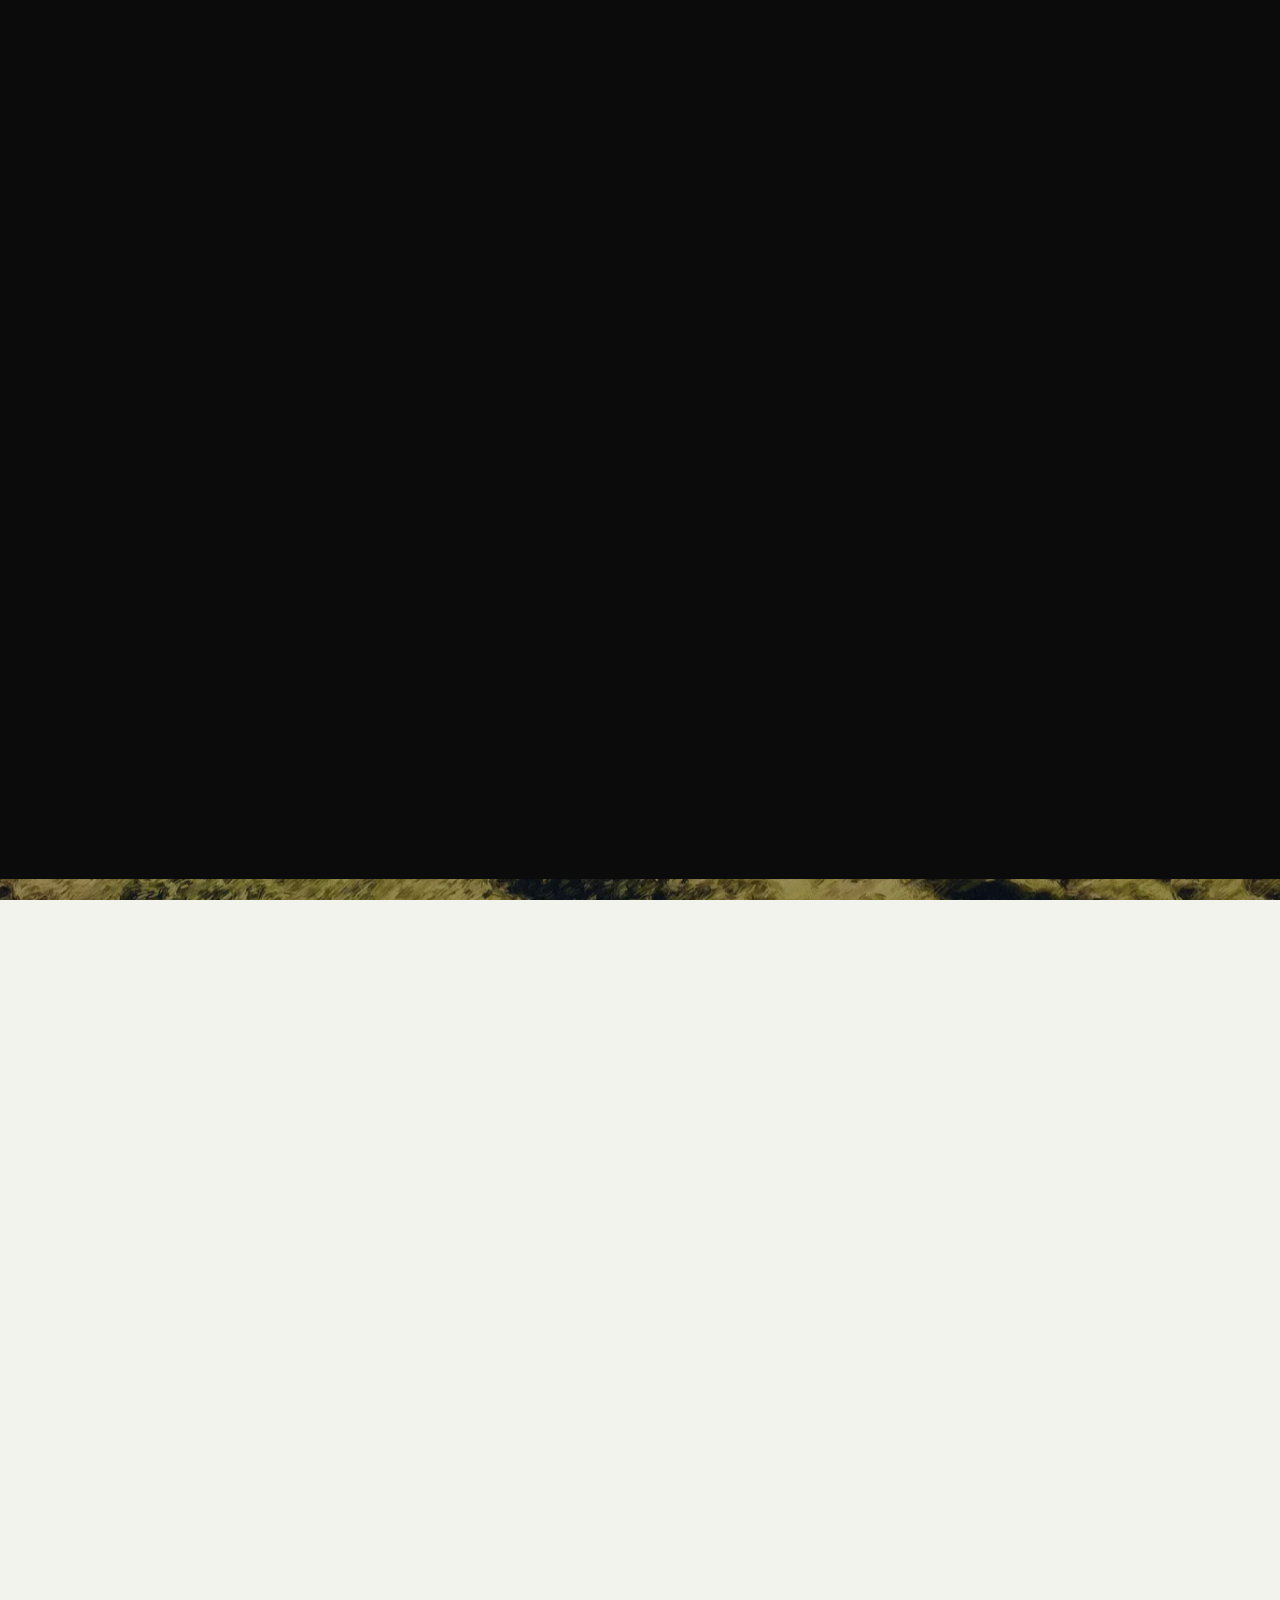
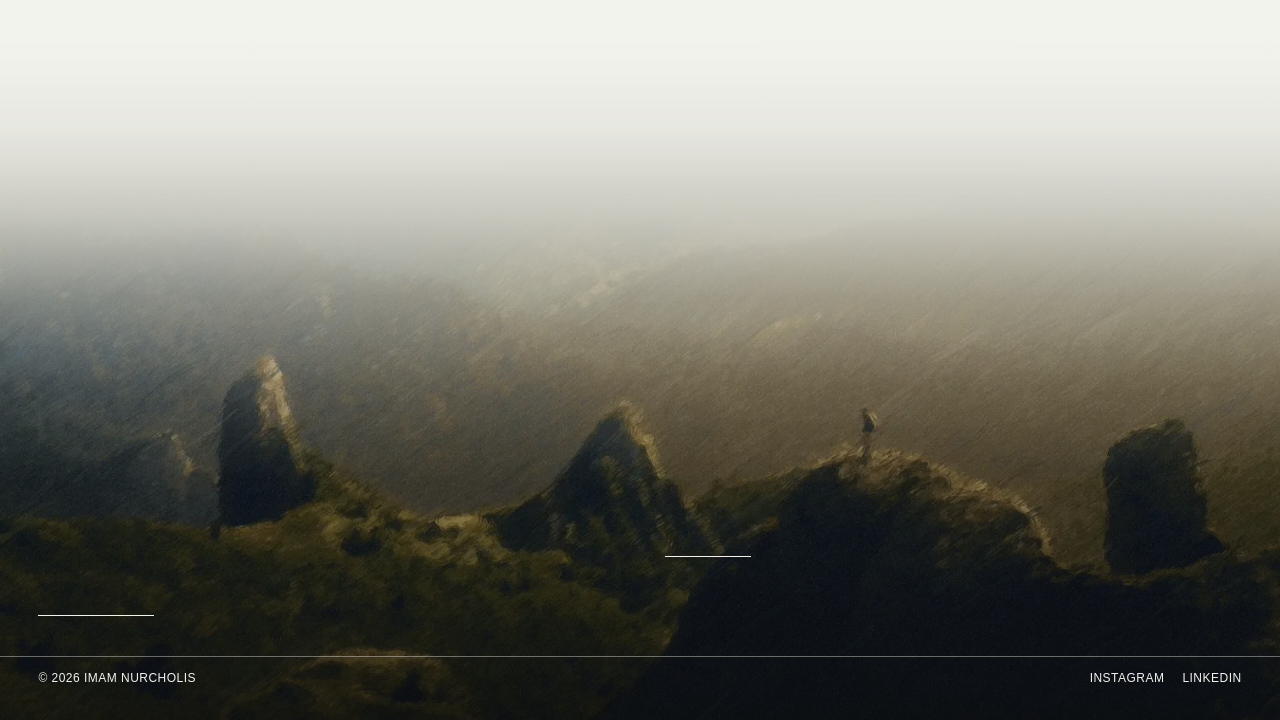
==== commit c5642741: "About: artsier layout (painted portrait, opening statement, numbered chapters, a partial index) Co-A" ====
--- a/index.html
+++ b/index.html
@@ -16,7 +16,7 @@
   <link rel="icon" href="favicon-32.png?v=4" type="image/png" sizes="32x32">
   <link rel="icon" href="favicon.svg?v=4" type="image/svg+xml">
   <link rel="apple-touch-icon" href="apple-touch-icon.png?v=4">
-  <link rel="stylesheet" href="assets/css/style.css?v=20261120a">
+  <link rel="stylesheet" href="assets/css/style.css?v=20261120b">
 </head>
 <body class="home">
   <main>
@@ -39,9 +39,9 @@
   <script src="assets/vendor/gsap.min.js?v=3.12.5"></script>
   <script src="assets/vendor/ScrollTrigger.min.js?v=3.12.5"></script>
   <script src="assets/vendor/lenis.min.js?v=1.1.13"></script>
-  <script src="assets/js/content.js?v=20261120a"></script>
-  <script src="assets/js/main.js?v=20261120a"></script>
-  <script src="assets/js/home.js?v=20261120a"></script>
-  <script src="assets/js/ascii-field.js?v=20261120a"></script>
+  <script src="assets/js/content.js?v=20261120b"></script>
+  <script src="assets/js/main.js?v=20261120b"></script>
+  <script src="assets/js/home.js?v=20261120b"></script>
+  <script src="assets/js/ascii-field.js?v=20261120b"></script>
 </body>
 </html>
--- a/assets/css/style.css
+++ b/assets/css/style.css
@@ -172,7 +172,7 @@
 .hero-bg img { width: 100%; height: 100%; object-fit: cover; transform-origin: 50% 60%; }
 .hero-bg::after { content: ""; position: absolute; inset: 0; background: linear-gradient(180deg, rgba(0,0,0,.32), rgba(0,0,0,.30) 40%, rgba(0,0,0,.40)); } /* dark enough that the white name keeps about 3:1 (large text) even over the pale clouds of the current photo */
 .ascii-field { position: absolute; inset: 0; z-index: 1; width: 100%; height: 100%; pointer-events: none; }
-.about-grid .portrait { position: relative; }
+.about-fig .portrait { position: relative; }
 
 .lines { position: absolute; inset: 0; pointer-events: none; z-index: 2; }
 .lines i { position: absolute; background: var(--ln); }
@@ -347,9 +347,36 @@
 .next-link .t { font-family: var(--display); font-size: clamp(44px, 9vw, 150px); letter-spacing: -.01em; line-height: 1; text-transform: uppercase; font-weight: 400; display: block; margin-top: 8px; transition: transform .6s var(--ease); }
 .next-link:hover .t { transform: translateX(1.5vw); }
 
-.about-grid { display: grid; grid-template-columns: minmax(0, 1fr) minmax(0, 2fr); gap: 16px; margin-bottom: 120px; }
-.about-grid .portrait { overflow: hidden; aspect-ratio: 3/4; background: #ddd; width: 80%; }
-.about-grid .portrait img { width: 100%; height: 109%; object-fit: cover; } /* taller than the frame, so the parallax never shows a gap at the bottom */
+.about-open { display: grid; grid-template-columns: minmax(0, 1fr) minmax(0, 2fr); gap: 16px; align-items: end; margin-bottom: clamp(90px, 12vw, 180px); }
+.about-fig { margin: 0; width: 80%; }
+.about-fig .portrait { overflow: hidden; aspect-ratio: 3/4; background: #ddd; }
+.about-fig .portrait img { width: 100%; height: 109%; object-fit: cover; } /* taller than the frame, so the parallax never shows a gap at the bottom */
+.about-fig figcaption { margin-top: 10px; }
+.statement { font-family: var(--display); font-size: clamp(36px, 4.8vw, 84px); line-height: 1; letter-spacing: -.01em; margin: 0 0 .55em; max-width: 16ch; text-wrap: balance; }
+.intro { margin: 0; max-width: 46ch; font-size: clamp(17px, 1.25vw, 20px); line-height: 1.6; }
+.about-open.no-portrait .about-words { grid-column: 2; }
+
+/* Chapters: oversized outlined numerals on the left, the story on the right */
+.chapters { list-style: none; padding: 0; margin: 0 0 clamp(90px, 11vw, 170px); border-top: 1px solid var(--line); }
+.chapter { display: grid; grid-template-columns: minmax(0, 1fr) minmax(0, 2fr); gap: 16px; padding: clamp(30px, 4vw, 60px) 0; border-bottom: 1px solid var(--line); }
+.ch-no { grid-column: 1; grid-row: 1 / span 2; font-family: var(--display); font-size: clamp(96px, 14vw, 240px); line-height: .78; color: transparent; -webkit-text-stroke: 1px var(--ink); user-select: none; }
+.ch-title { grid-column: 2; margin: 0 0 .45em; font-family: var(--display); font-weight: 400; font-size: clamp(32px, 3.6vw, 60px); line-height: 1; }
+.ch-text { grid-column: 2; max-width: 56ch; font-size: clamp(16px, 1.15vw, 19px); line-height: 1.6; }
+.ch-text p { margin: 0 0 1.1em; }
+.ch-link { display: inline-flex; align-items: center; gap: 6px; border-bottom: 1px solid currentColor; padding-bottom: 2px; }
+
+/* A partial index: run-in serif lists, the site's "+" between the words */
+.index-of { margin-bottom: clamp(90px, 11vw, 170px); }
+.index-of h2 + .index-row { margin-top: 12px; border-top: 1px solid var(--line); }
+.index-row { display: flex; flex-wrap: wrap; align-items: center; column-gap: .42em; row-gap: .08em; margin: 0; padding: 20px 0 22px; border-bottom: 1px solid var(--line); font-family: var(--display); font-size: clamp(24px, 2.7vw, 46px); line-height: 1.15; }
+.index-key { flex-basis: 100%; margin-bottom: 8px; font-family: var(--font); color: var(--muted); }
+a.index-key:hover { color: var(--ink); }
+.index-row .pick-mark { width: 11px; height: 13px; }
+.index-row .pick-mark::before, .index-row .pick-mark::after { top: 6px; }
+
+.about-work { display: grid; grid-template-columns: minmax(0, 1fr) minmax(0, 2fr); gap: 16px; margin-bottom: 120px; }
+.about-work .facts-label { margin: 12px 0 0; }
+.about-work .facts { margin: 0; max-width: none; }
 .facts { list-style: none; padding: 0; margin: 12px 0 0; border-top: 1px solid var(--line); max-width: 62ch; }
 .facts-label { margin: 48px 0 0; font-weight: 400; }
 .facts li { display: grid; grid-template-columns: minmax(0, 1fr) minmax(0, 2fr); gap: 16px; padding: 12px 0; border-bottom: 1px solid var(--line); }
@@ -357,7 +384,13 @@
 .contact .mail { display: inline-block; font-size: clamp(30px, 6.5vw, 110px); letter-spacing: -.035em; line-height: 1.05; margin: 14px 0 40px; border-bottom: 1px solid currentColor; word-break: break-all; }
 .contact nav { display: flex; gap: 24px; flex-wrap: wrap; }
 .contact nav a:hover { text-decoration: underline; }
-@media (max-width: 700px) { .about-grid { grid-template-columns: minmax(0, 1fr); } .about-grid .portrait { width: 100%; } }
+@media (max-width: 700px) {
+  .about-open, .chapter, .about-work { grid-template-columns: minmax(0, 1fr); }
+  .about-fig { width: 100%; }
+  .about-open.no-portrait .about-words { grid-column: 1; }
+  .ch-no, .ch-title, .ch-text { grid-column: 1; grid-row: auto; }
+  .ch-no { font-size: 92px; margin-bottom: 6px; }
+}
 
 /* Reveal helper (JS adds motion) */
 .js [data-reveal] { opacity: 0; transform: translateY(30px); }
@@ -368,7 +401,7 @@
 }
 
 /* Grid children may shrink below their content, so wide code blocks scroll inside themselves instead of widening the page. */
-.article > *, .about-grid > * { min-width: 0; }
+.article > *, .about-open > *, .chapter > *, .about-work > * { min-width: 0; }
 .page { overflow-x: clip; }
 
 /* ============================================================
@@ -450,9 +483,7 @@
 html.has-custom-cursor a, html.has-custom-cursor button, html.has-custom-cursor label, html.has-custom-cursor .photo, html.has-custom-cursor .tile, html.has-custom-cursor summary { cursor: pointer; }
 html.has-custom-cursor input, html.has-custom-cursor textarea, html.has-custom-cursor select { cursor: auto; }
 
-/* About without a portrait: the text keeps the right two thirds of the grid */
-.about-grid.no-portrait > div { grid-column: 2; }
-@media (max-width: 700px) { .about-grid.no-portrait > div { grid-column: 1; } }
+
 
 /* Grid lines: kept on the homepage and in every footer; hidden in the body of inner pages. */
 .page-lines { display: none; }
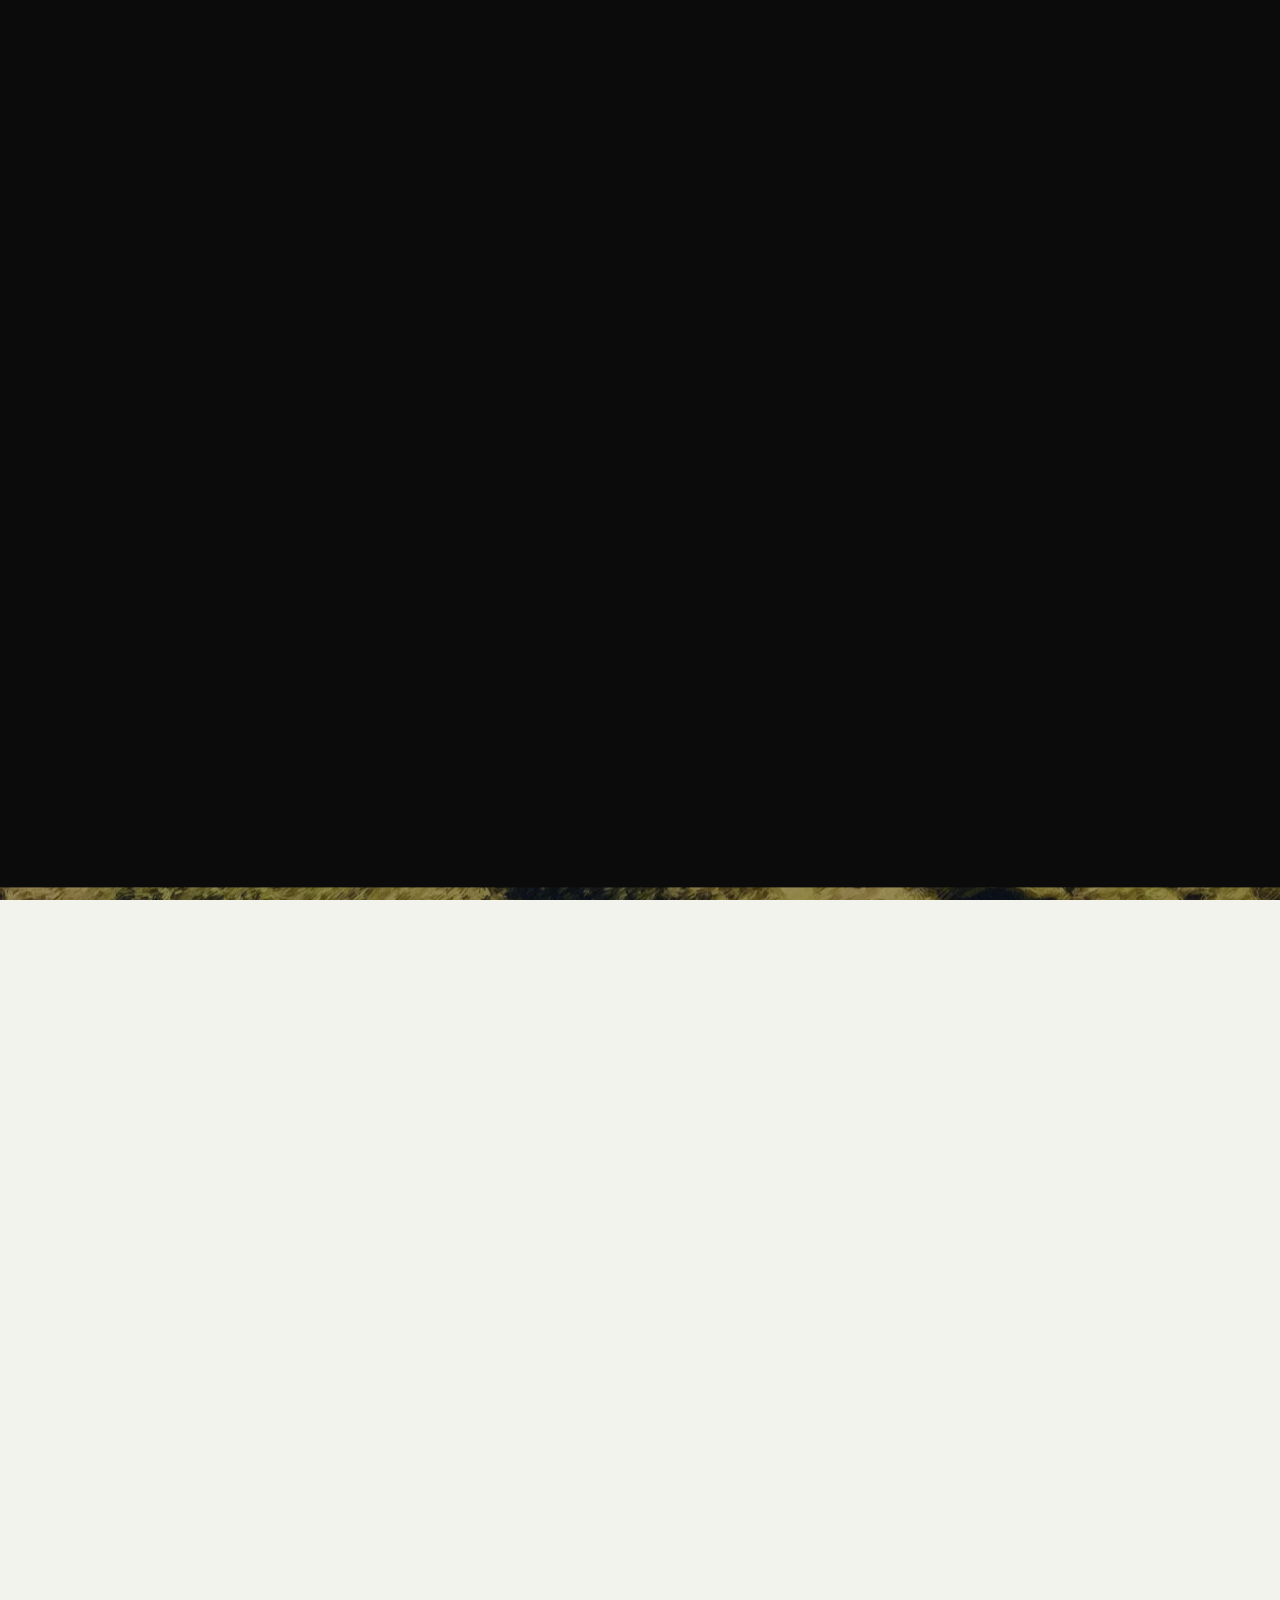
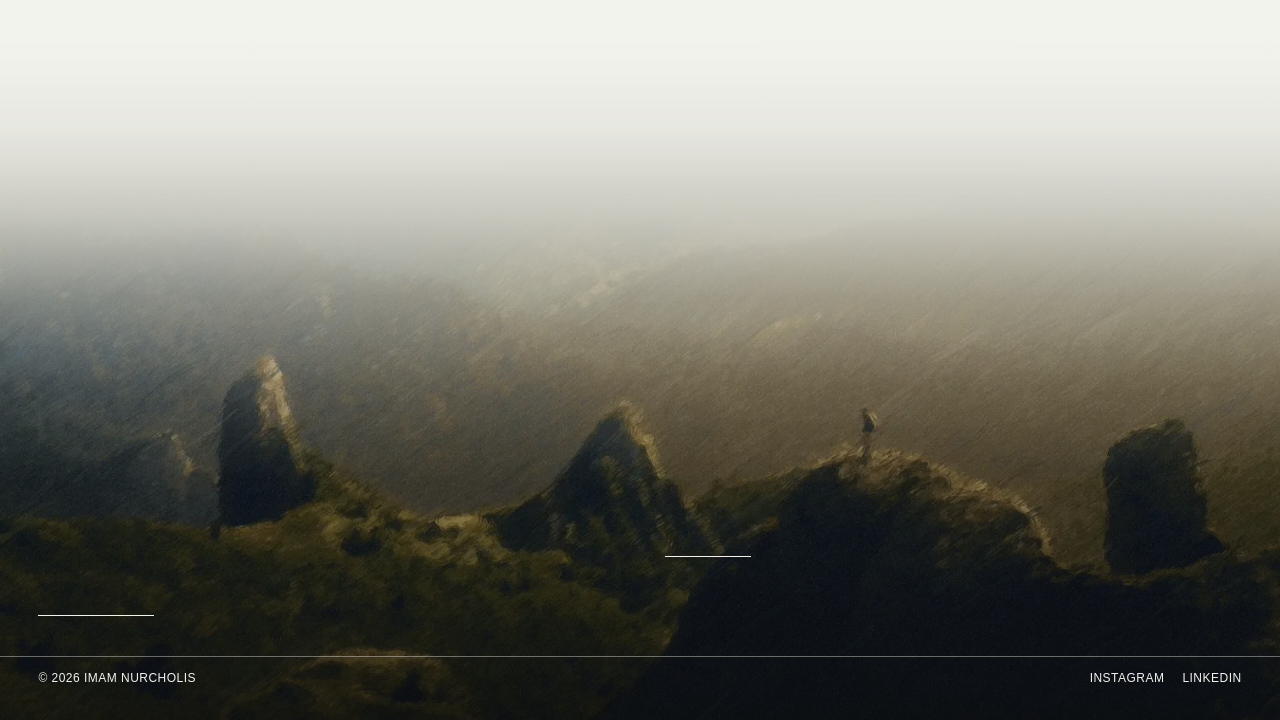
==== commit 74c3be9c: "Watch Faces: animated dial cover (faces around a dial, seconds hand on the real clock) Co-Authored-B" ====
--- a/index.html
+++ b/index.html
@@ -16,7 +16,7 @@
   <link rel="icon" href="favicon-32.png?v=4" type="image/png" sizes="32x32">
   <link rel="icon" href="favicon.svg?v=4" type="image/svg+xml">
   <link rel="apple-touch-icon" href="apple-touch-icon.png?v=4">
-  <link rel="stylesheet" href="assets/css/style.css?v=20261120b">
+  <link rel="stylesheet" href="assets/css/style.css?v=20261121a">
 </head>
 <body class="home">
   <main>
@@ -39,9 +39,9 @@
   <script src="assets/vendor/gsap.min.js?v=3.12.5"></script>
   <script src="assets/vendor/ScrollTrigger.min.js?v=3.12.5"></script>
   <script src="assets/vendor/lenis.min.js?v=1.1.13"></script>
-  <script src="assets/js/content.js?v=20261120b"></script>
-  <script src="assets/js/main.js?v=20261120b"></script>
-  <script src="assets/js/home.js?v=20261120b"></script>
-  <script src="assets/js/ascii-field.js?v=20261120b"></script>
+  <script src="assets/js/content.js?v=20261121a"></script>
+  <script src="assets/js/main.js?v=20261121a"></script>
+  <script src="assets/js/home.js?v=20261121a"></script>
+  <script src="assets/js/ascii-field.js?v=20261121a"></script>
 </body>
 </html>
--- a/assets/css/style.css
+++ b/assets/css/style.css
@@ -664,3 +664,46 @@
 @media (prefers-reduced-motion: reduce) { .marquee-track { animation: none; } .plate-frame img, .plate-frame svg { transition: none; } }
 @media (max-width: 600px) { .plate .art-cap { display: none; } }
 .shot-band .shot:only-child { grid-column: 1 / -1; }
+
+/* ---------- Dial cover (Watch Faces): a watch made of watches ----------
+   Faces sit around the dial like hour marks; the hand runs on the real clock (--sync, set by pages.js),
+   and each face lifts out of the dark, in colour, as the hand reaches it, then fades back. */
+.dial { position: absolute; inset: 0; overflow: hidden; color: #efeee6;
+  background: radial-gradient(circle at 50% 50%, #2a3655 0, #1d2740 42%, #121829 100%); }
+.dial-ring { position: absolute; left: 50%; top: 50%; height: 90%; aspect-ratio: 1; transform: translate(-50%, -50%); container-type: size; }
+.dial-ticks { position: absolute; inset: 0; width: 100%; height: 100%; stroke: currentColor; stroke-width: .25; opacity: .32; }
+.dial-ticks .major { stroke-width: .5; opacity: 1; }
+.dial-face { --d: calc(var(--k) * var(--step) - var(--sync) - 60s);
+  position: absolute; width: 16%; aspect-ratio: 1;
+  left: calc(50% + 35% * sin(var(--a))); top: calc(50% - 35% * cos(var(--a)));
+  transform: translate(-50%, -50%) scale(.9); opacity: .62; filter: saturate(.25) brightness(.8);
+  animation: dial-lift 60s linear infinite; animation-delay: var(--d); }
+.dial-face img, .cover .dial-face img { position: absolute; inset: 0; width: 100%; height: 100%; object-fit: contain; }
+.dial-face::after { content: ""; position: absolute; inset: -9%; border: 1px solid var(--vermilion); border-radius: 24%; opacity: 0;
+  animation: dial-glow 60s linear infinite; animation-delay: var(--d); }
+@keyframes dial-lift {
+  0%   { transform: translate(-50%, -50%) scale(1.14); opacity: 1;  filter: saturate(1) brightness(1); }
+  12%  { transform: translate(-50%, -50%) scale(.9);   opacity: .62; filter: saturate(.25) brightness(.8); }
+  95%  { transform: translate(-50%, -50%) scale(.9);   opacity: .62; filter: saturate(.25) brightness(.8); }
+  100% { transform: translate(-50%, -50%) scale(1.14); opacity: 1;  filter: saturate(1) brightness(1); }
+}
+@keyframes dial-glow { 0% { opacity: 1; transform: scale(1); } 8% { opacity: 0; transform: scale(1.12); } 97% { opacity: 0; transform: scale(1); } 100% { opacity: 1; transform: scale(1); } }
+/* the hand and its fading wake turn once a minute, in step with the clock */
+.dial-hand, .dial-sweep { position: absolute; inset: 0; animation: dial-spin 60s linear infinite; animation-delay: calc(var(--sync) * -1); }
+.dial-hand::before { content: ""; position: absolute; left: calc(50% - .6px); top: 3%; width: 1.2px; height: 22%; background: var(--vermilion); }
+.dial-hand::after { content: ""; position: absolute; left: 50%; top: 25%; width: 1.4%; aspect-ratio: 1; border-radius: 50%; background: var(--vermilion); transform: translate(-50%, -50%); }
+.dial-sweep { border-radius: 50%;
+  background: conic-gradient(from -42deg, transparent 0deg, rgba(212, 80, 47, .28) 42deg, transparent 42.2deg);
+  -webkit-mask: radial-gradient(circle, transparent 0 24%, #000 25% 49%, transparent 49.5%);
+          mask: radial-gradient(circle, transparent 0 24%, #000 25% 49%, transparent 49.5%); }
+@keyframes dial-spin { to { transform: rotate(360deg); } }
+.dial-read { position: absolute; left: 50%; top: 50%; transform: translate(-50%, -50%); display: flex; flex-direction: column; align-items: center; gap: 1.2cqw; text-align: center; pointer-events: none; }
+.dial-read .small { font-size: max(9px, 2.3cqw); letter-spacing: .18em; text-transform: uppercase; opacity: .7; white-space: nowrap; }
+.dial-time { font-family: var(--display); font-weight: 400; font-size: 13cqw; line-height: .9; letter-spacing: -.01em; font-variant-numeric: tabular-nums; }
+.dial-name { color: var(--vermilion); opacity: 1 !important; min-height: 1.2em; }
+.cover.dial-cover { position: relative; background: #121829; }
+@media (max-width: 760px) { .cover.dial-cover, .plate-frame.is-dial { aspect-ratio: 1; } .dial-ring { height: 94%; } }
+@media (prefers-reduced-motion: reduce) {
+  .dial-hand, .dial-sweep, .dial-face::after { display: none; }
+  .dial-face { animation: none; opacity: 1; filter: none; transform: translate(-50%, -50%); }
+}
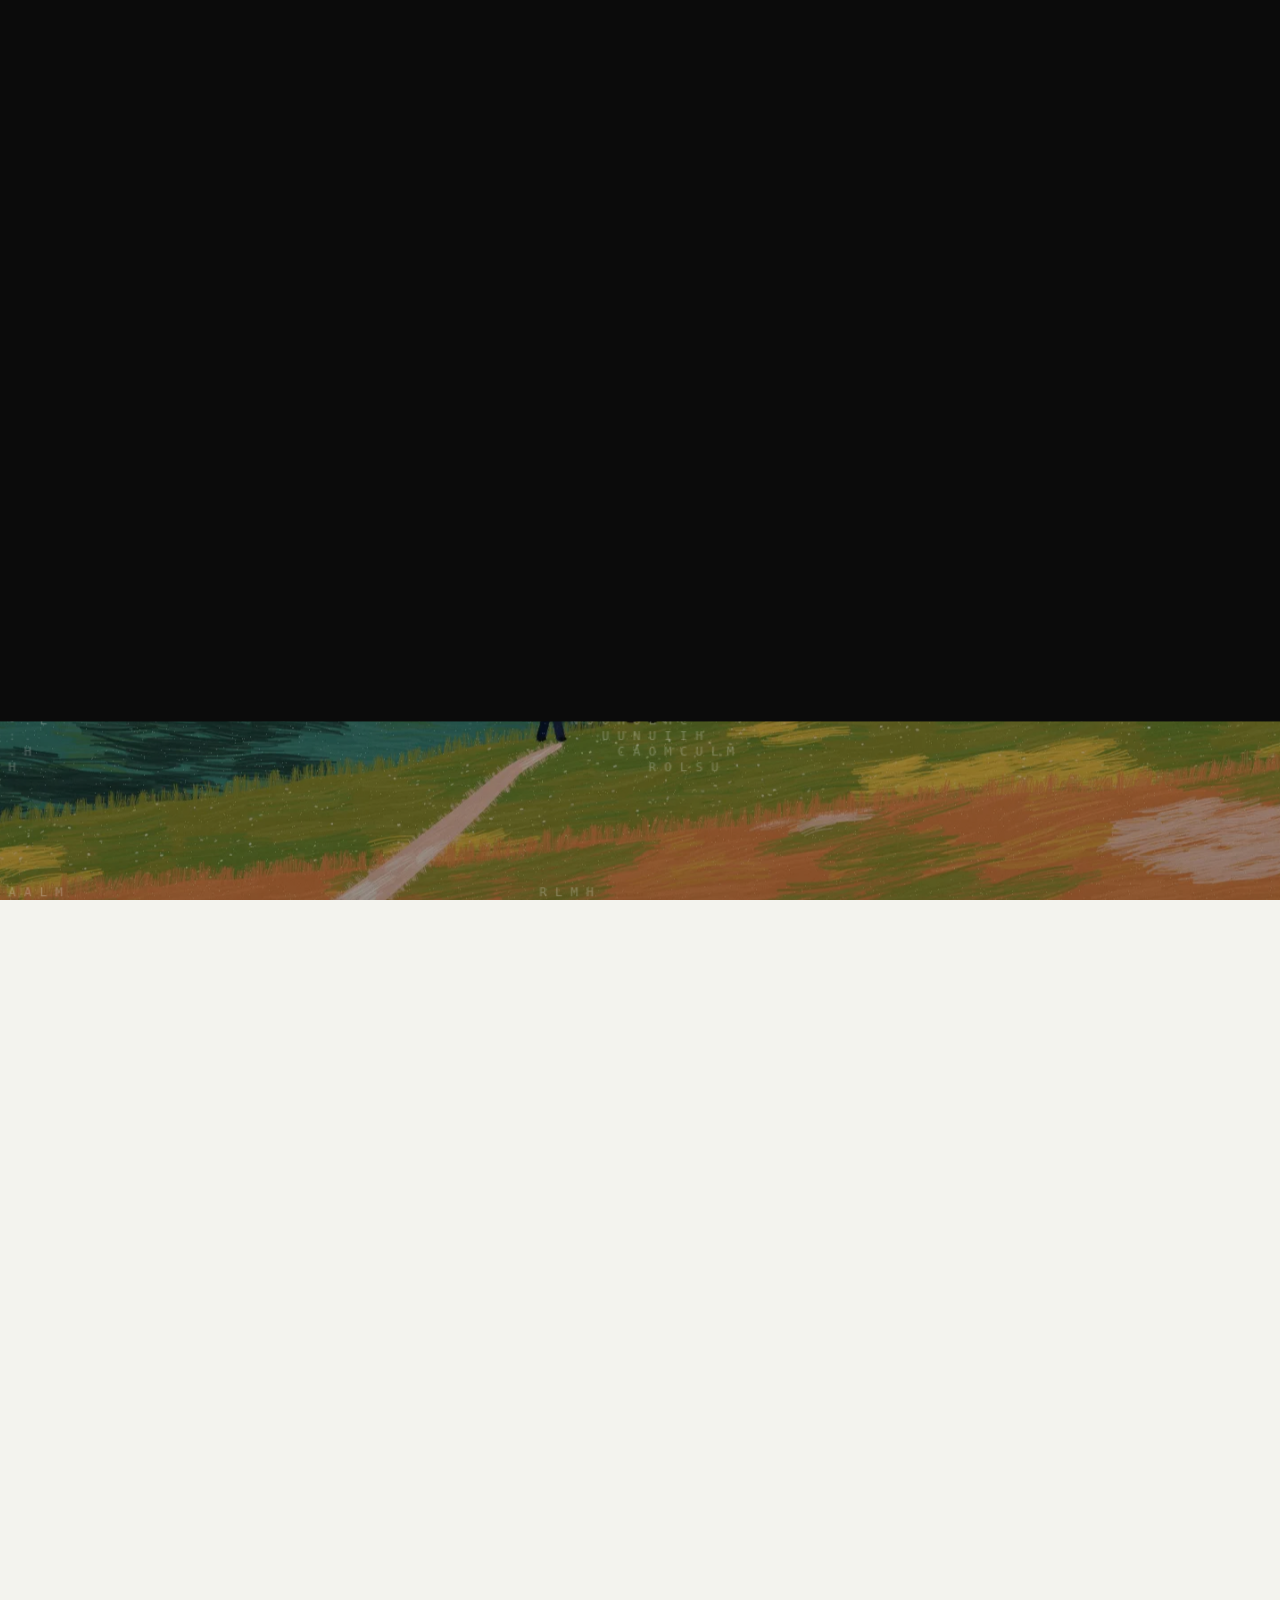
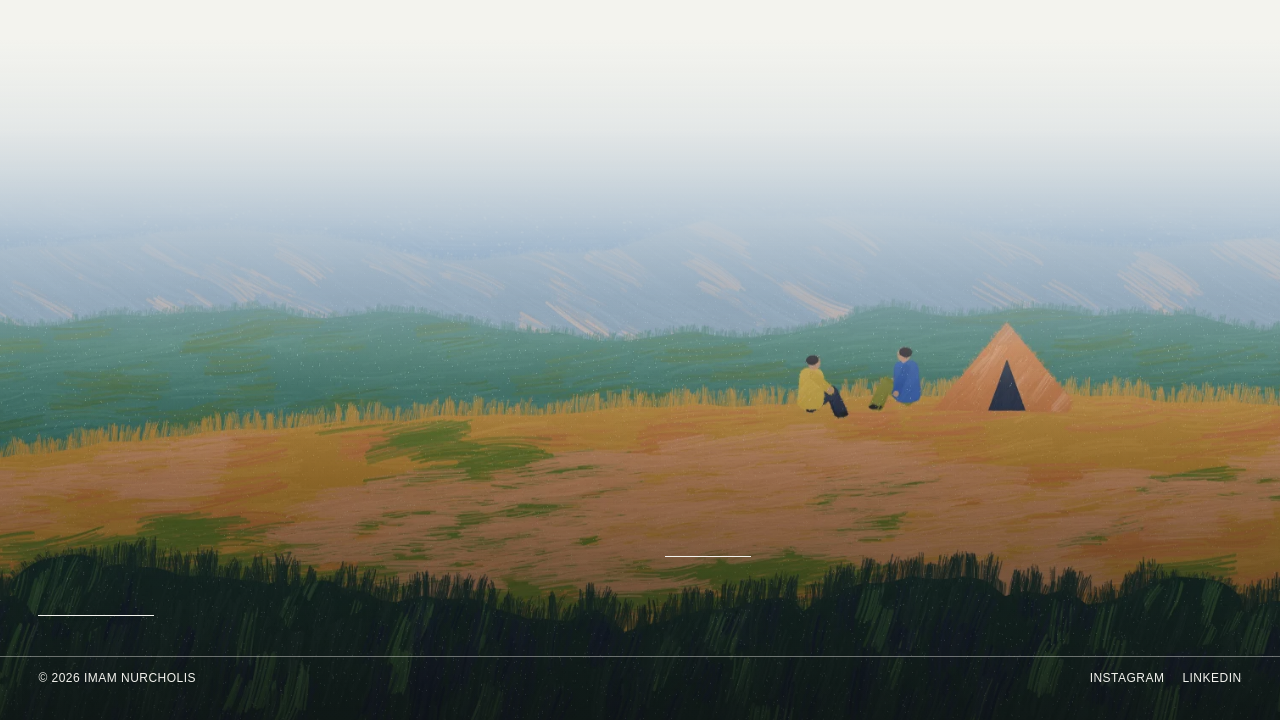
==== commit 013f0fdc: "Home: hero, footer and tiles redrawn as composed crayon scenes New tools/scene.js draws each picture" ====
--- a/index.html
+++ b/index.html
@@ -21,7 +21,7 @@
 <body class="home">
   <main>
     <section class="stage" aria-label="Introduction">
-      <div class="hero-bg"><img src="images/hero-painted-2.webp" alt="" fetchpriority="high" decoding="async"></div>
+      <div class="hero-bg"><img src="images/hero-scene.webp" alt="" fetchpriority="high" decoding="async"></div>
       <div class="lines" aria-hidden="true"><i class="v v1"></i><i class="v v2"></i><i class="h"></i></div>
       <nav class="tiles" aria-label="Sections"></nav>
       <div class="titles">
--- a/assets/css/style.css
+++ b/assets/css/style.css
@@ -411,7 +411,7 @@
   position: relative; z-index: 2; overflow: hidden; isolation: isolate;
   display: flex; flex-direction: column; justify-content: flex-end;
   min-height: var(--foot-min);
-  background: #7e7b5f; color: var(--paper); /* the average colour of the picture's top, so a taller footer continues it seamlessly */
+  background: #4184ca; color: var(--paper); /* the average colour of the picture's top, so a taller footer continues it seamlessly */
   padding: clamp(40px, 6vw, 80px) calc(var(--frame-w) + var(--pad)) clamp(20px, 2.6vw, 34px);
 }
 .home .site-foot { min-height: clamp(440px, 76vh, 680px); }
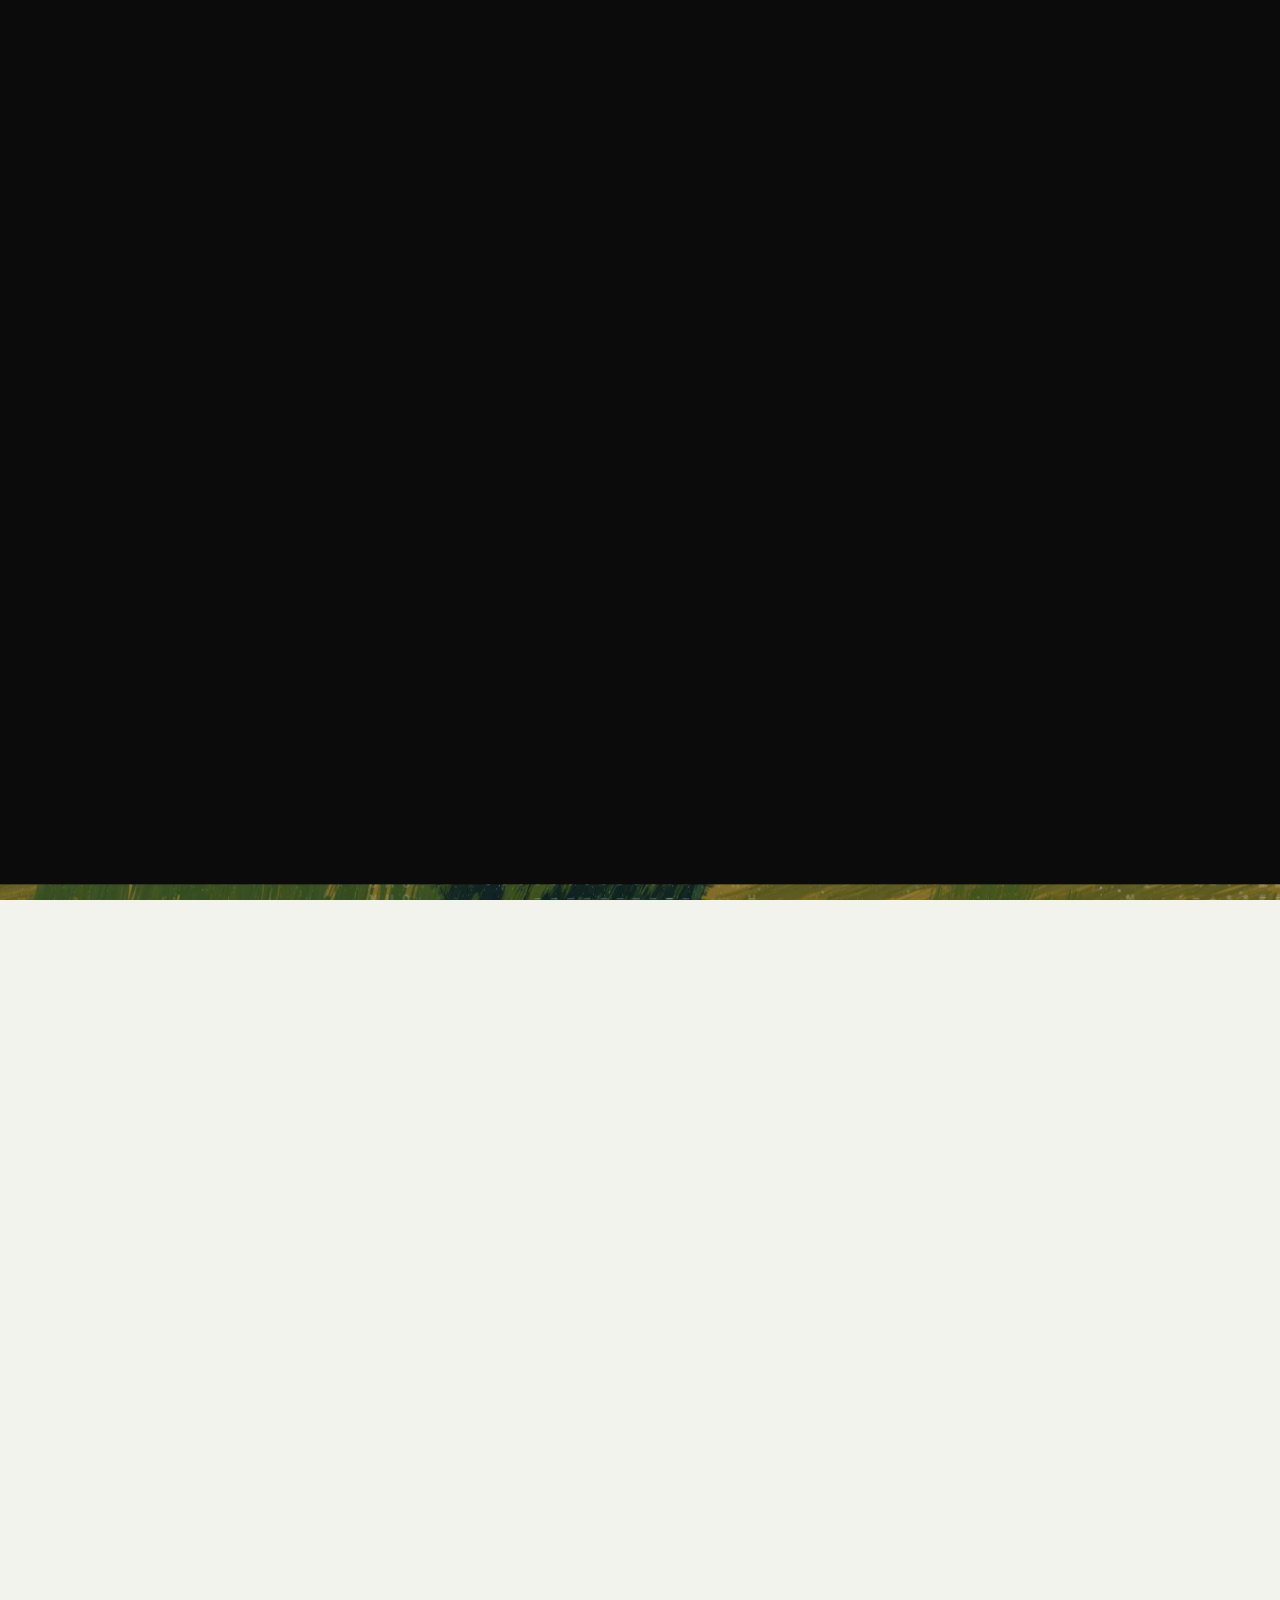
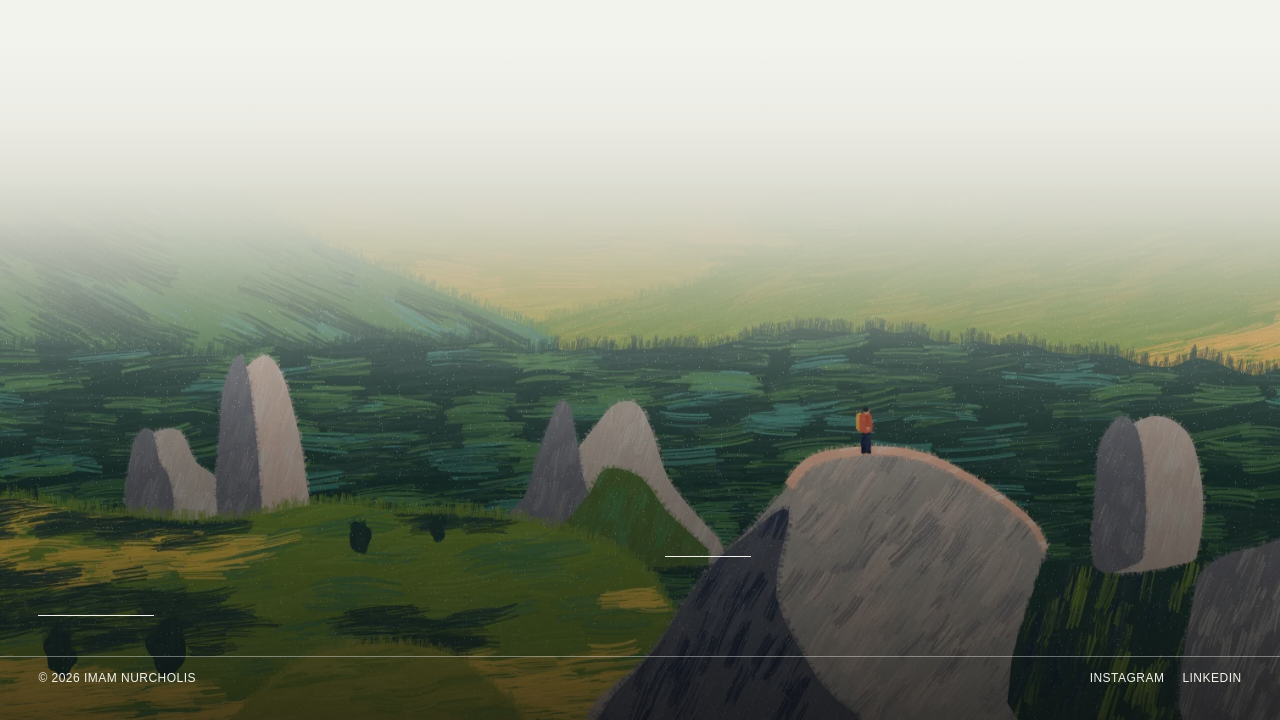
==== commit 8cd8e30d: "Home: hero and footer redrawn from the site's own photos The hero and footer now keep the original p" ====
--- a/index.html
+++ b/index.html
@@ -21,7 +21,7 @@
 <body class="home">
   <main>
     <section class="stage" aria-label="Introduction">
-      <div class="hero-bg"><img src="images/hero-scene.webp" alt="" fetchpriority="high" decoding="async"></div>
+      <div class="hero-bg"><img src="images/hero-drawn.webp" alt="" fetchpriority="high" decoding="async"></div>
       <div class="lines" aria-hidden="true"><i class="v v1"></i><i class="v v2"></i><i class="h"></i></div>
       <nav class="tiles" aria-label="Sections"></nav>
       <div class="titles">
--- a/assets/css/style.css
+++ b/assets/css/style.css
@@ -411,7 +411,7 @@
   position: relative; z-index: 2; overflow: hidden; isolation: isolate;
   display: flex; flex-direction: column; justify-content: flex-end;
   min-height: var(--foot-min);
-  background: #4184ca; color: var(--paper); /* the average colour of the picture's top, so a taller footer continues it seamlessly */
+  background: #b1b48b; color: var(--paper); /* the average colour of the picture's top, so a taller footer continues it seamlessly */
   padding: clamp(40px, 6vw, 80px) calc(var(--frame-w) + var(--pad)) clamp(20px, 2.6vw, 34px);
 }
 .home .site-foot { min-height: clamp(440px, 76vh, 680px); }
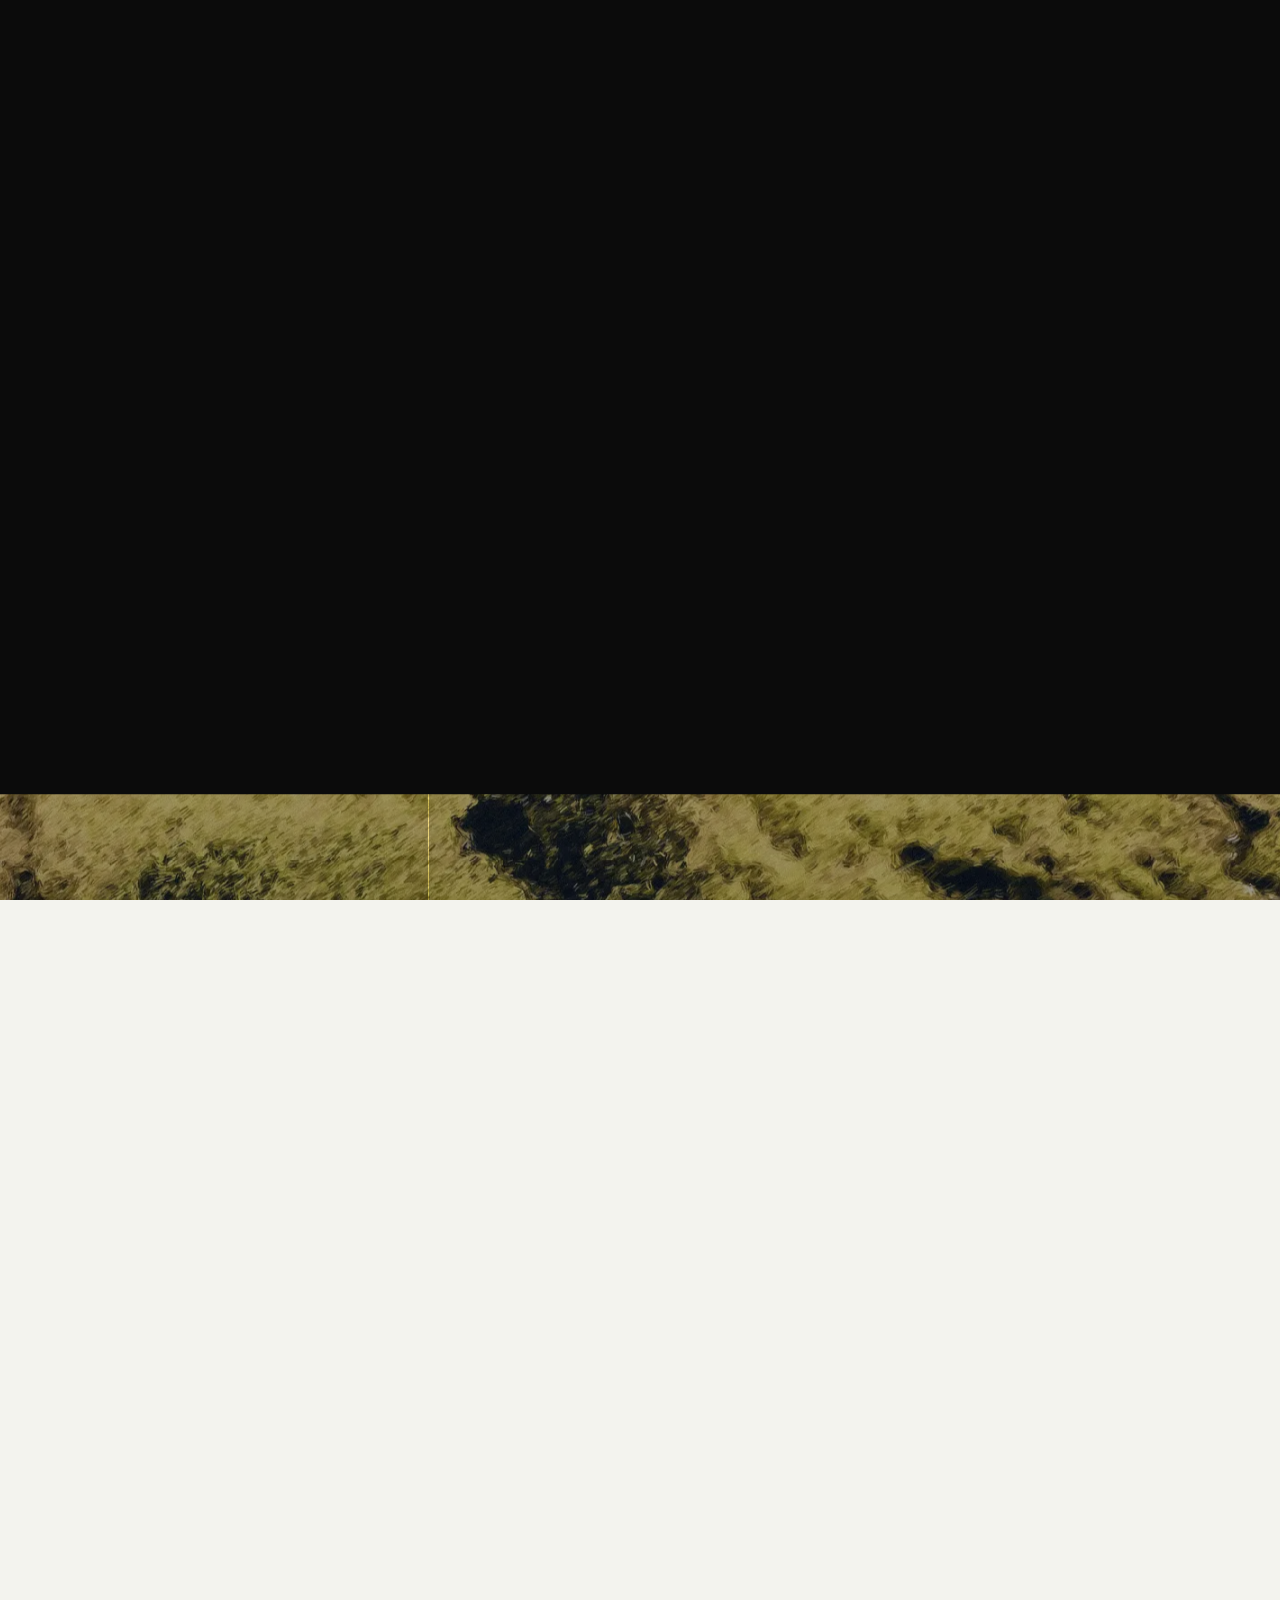
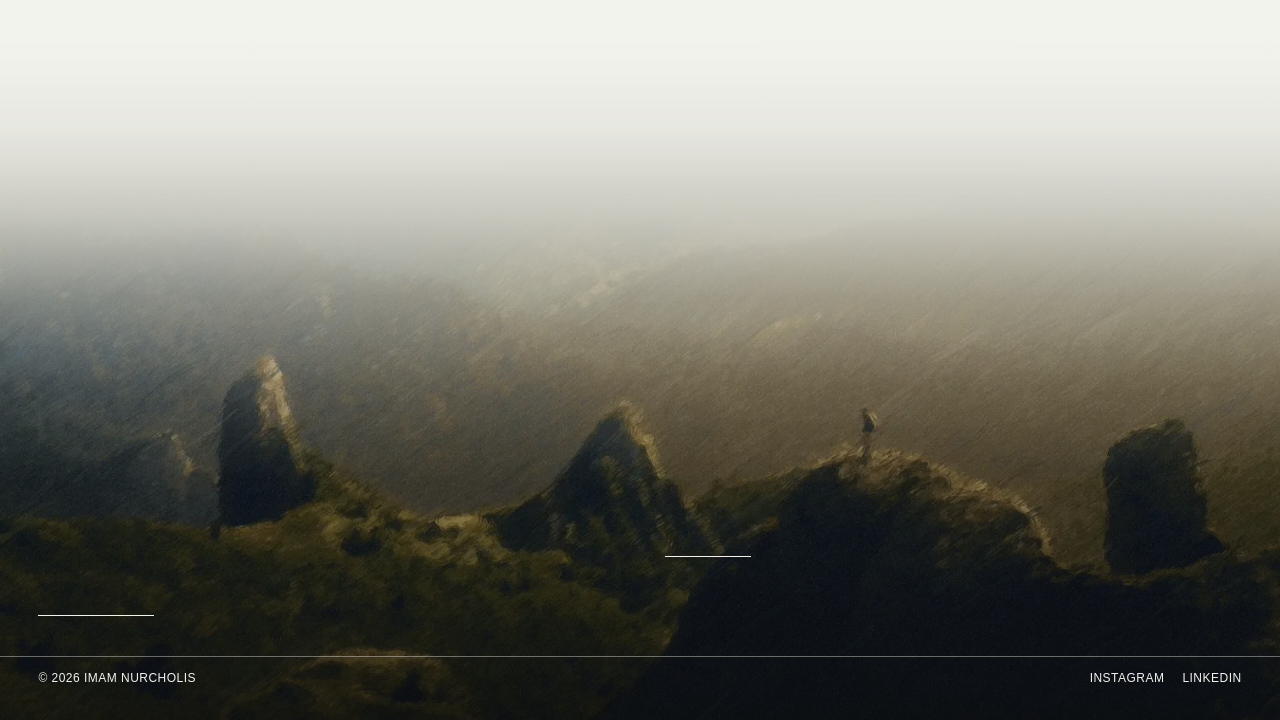
==== commit 17c6eb73: "Revert "Home: hero, footer and tiles redrawn as composed crayon scenes" This reverts commit 013f0fdc" ====
--- a/index.html
+++ b/index.html
@@ -21,7 +21,7 @@
 <body class="home">
   <main>
     <section class="stage" aria-label="Introduction">
-      <div class="hero-bg"><img src="images/hero-drawn.webp" alt="" fetchpriority="high" decoding="async"></div>
+      <div class="hero-bg"><img src="images/hero-painted-2.webp" alt="" fetchpriority="high" decoding="async"></div>
       <div class="lines" aria-hidden="true"><i class="v v1"></i><i class="v v2"></i><i class="h"></i></div>
       <nav class="tiles" aria-label="Sections"></nav>
       <div class="titles">
--- a/assets/css/style.css
+++ b/assets/css/style.css
@@ -411,7 +411,7 @@
   position: relative; z-index: 2; overflow: hidden; isolation: isolate;
   display: flex; flex-direction: column; justify-content: flex-end;
   min-height: var(--foot-min);
-  background: #b1b48b; color: var(--paper); /* the average colour of the picture's top, so a taller footer continues it seamlessly */
+  background: #7e7b5f; color: var(--paper); /* the average colour of the picture's top, so a taller footer continues it seamlessly */
   padding: clamp(40px, 6vw, 80px) calc(var(--frame-w) + var(--pad)) clamp(20px, 2.6vw, 34px);
 }
 .home .site-foot { min-height: clamp(440px, 76vh, 680px); }
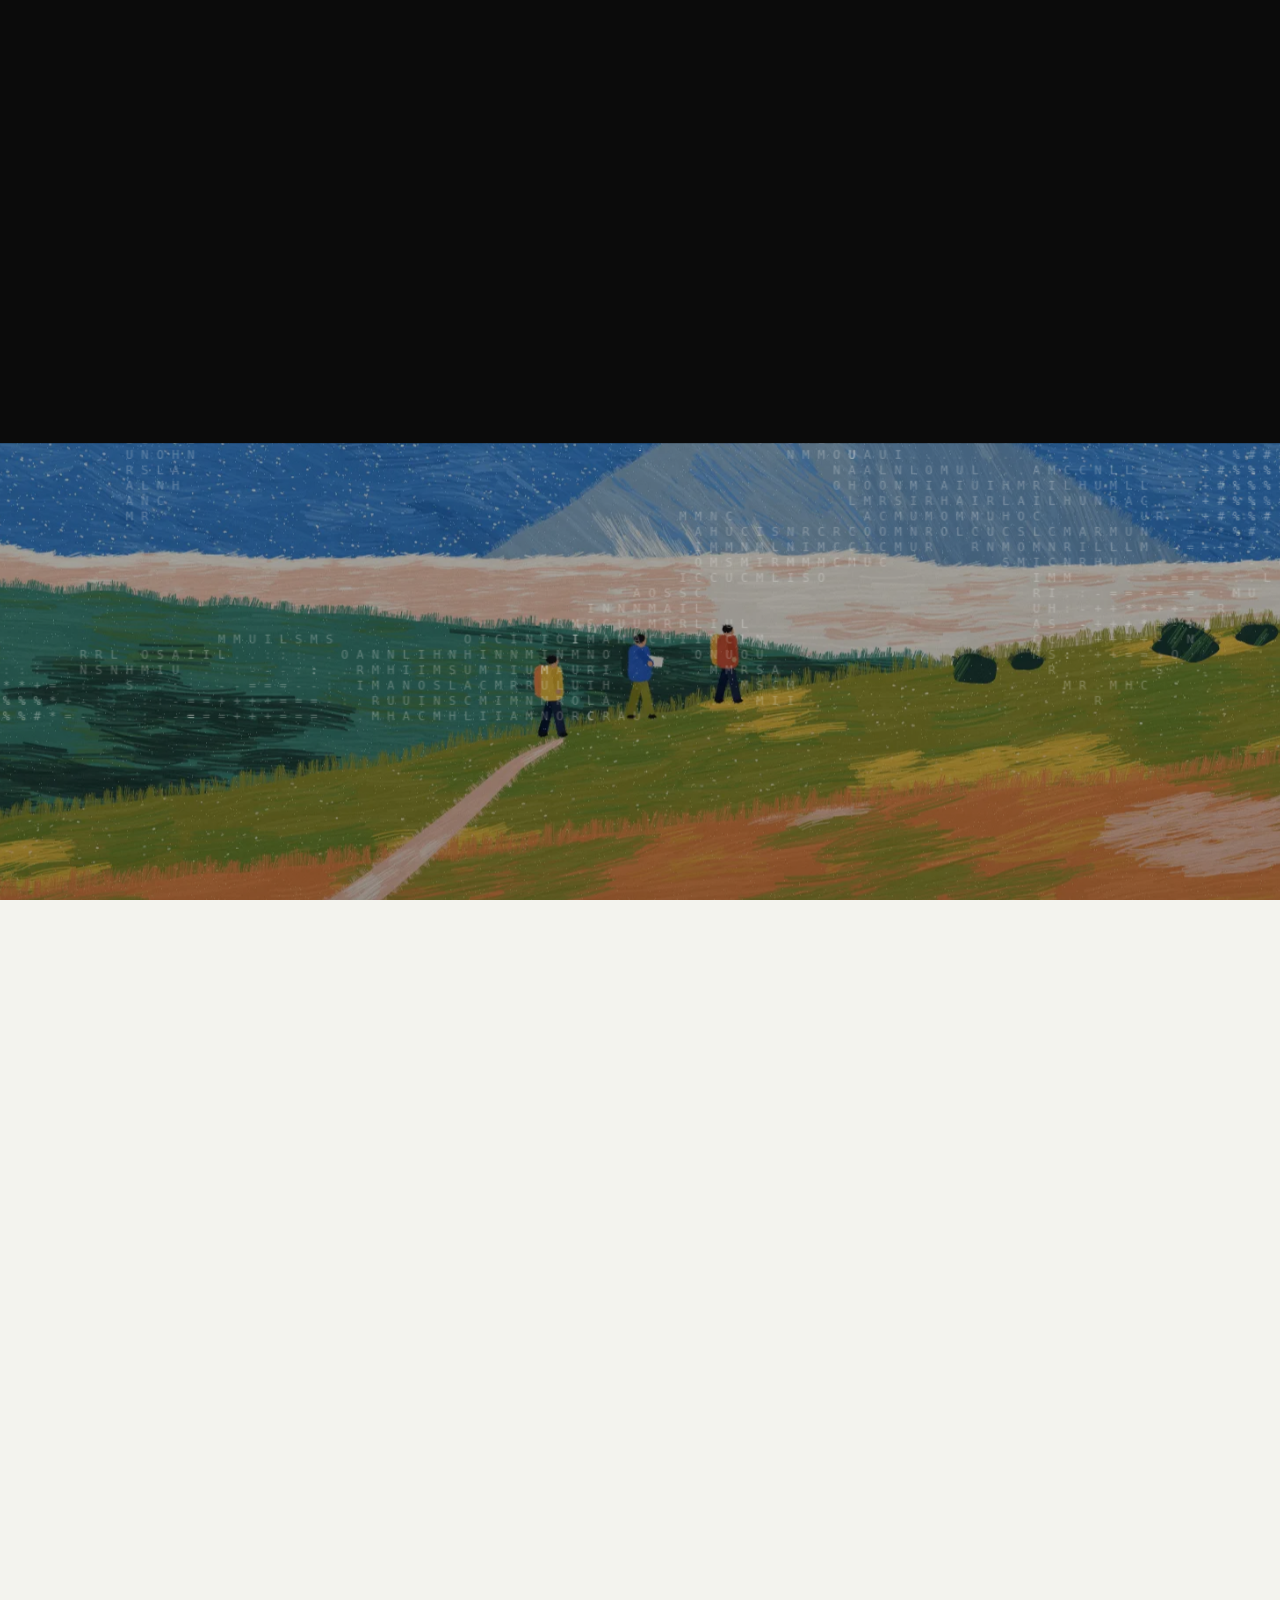
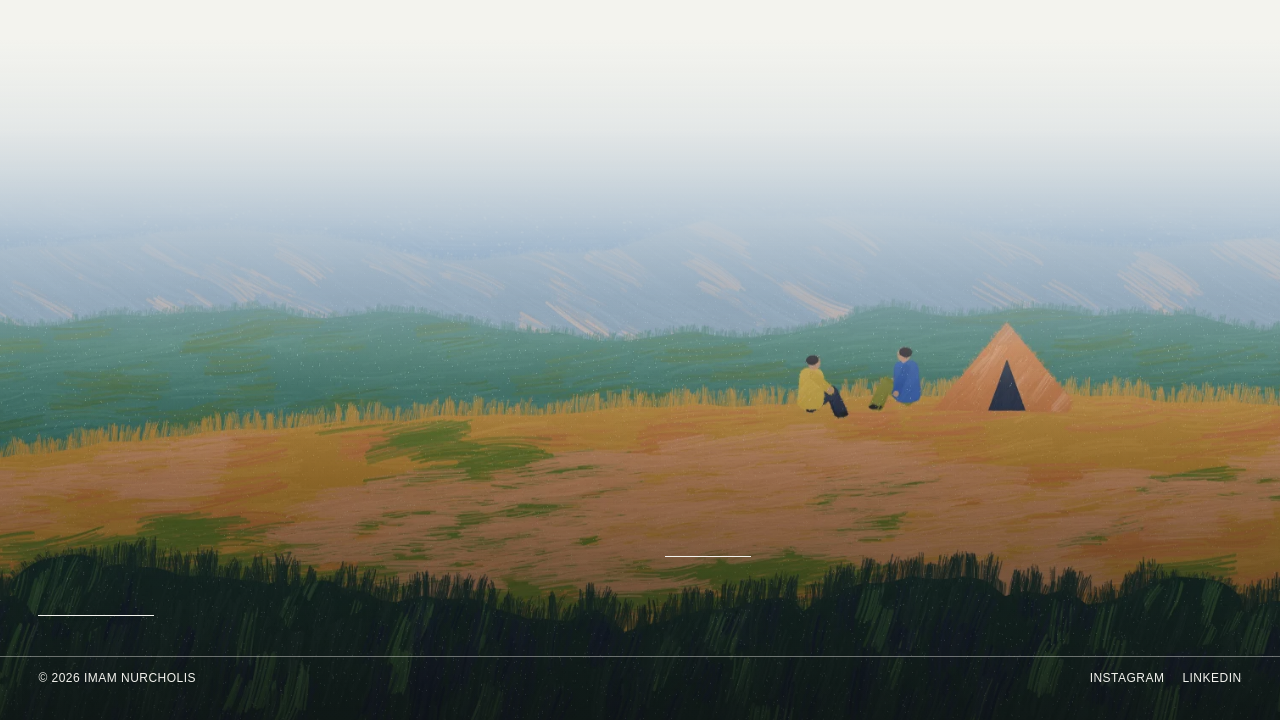
==== commit ff89a744: "Revert "Home: hero and footer redrawn from the site's own photos" This reverts commit 8cd8e30d6c6ce6" ====
--- a/index.html
+++ b/index.html
@@ -21,7 +21,7 @@
 <body class="home">
   <main>
     <section class="stage" aria-label="Introduction">
-      <div class="hero-bg"><img src="images/hero-painted-2.webp" alt="" fetchpriority="high" decoding="async"></div>
+      <div class="hero-bg"><img src="images/hero-scene.webp" alt="" fetchpriority="high" decoding="async"></div>
       <div class="lines" aria-hidden="true"><i class="v v1"></i><i class="v v2"></i><i class="h"></i></div>
       <nav class="tiles" aria-label="Sections"></nav>
       <div class="titles">
--- a/assets/css/style.css
+++ b/assets/css/style.css
@@ -411,7 +411,7 @@
   position: relative; z-index: 2; overflow: hidden; isolation: isolate;
   display: flex; flex-direction: column; justify-content: flex-end;
   min-height: var(--foot-min);
-  background: #7e7b5f; color: var(--paper); /* the average colour of the picture's top, so a taller footer continues it seamlessly */
+  background: #4184ca; color: var(--paper); /* the average colour of the picture's top, so a taller footer continues it seamlessly */
   padding: clamp(40px, 6vw, 80px) calc(var(--frame-w) + var(--pad)) clamp(20px, 2.6vw, 34px);
 }
 .home .site-foot { min-height: clamp(440px, 76vh, 680px); }
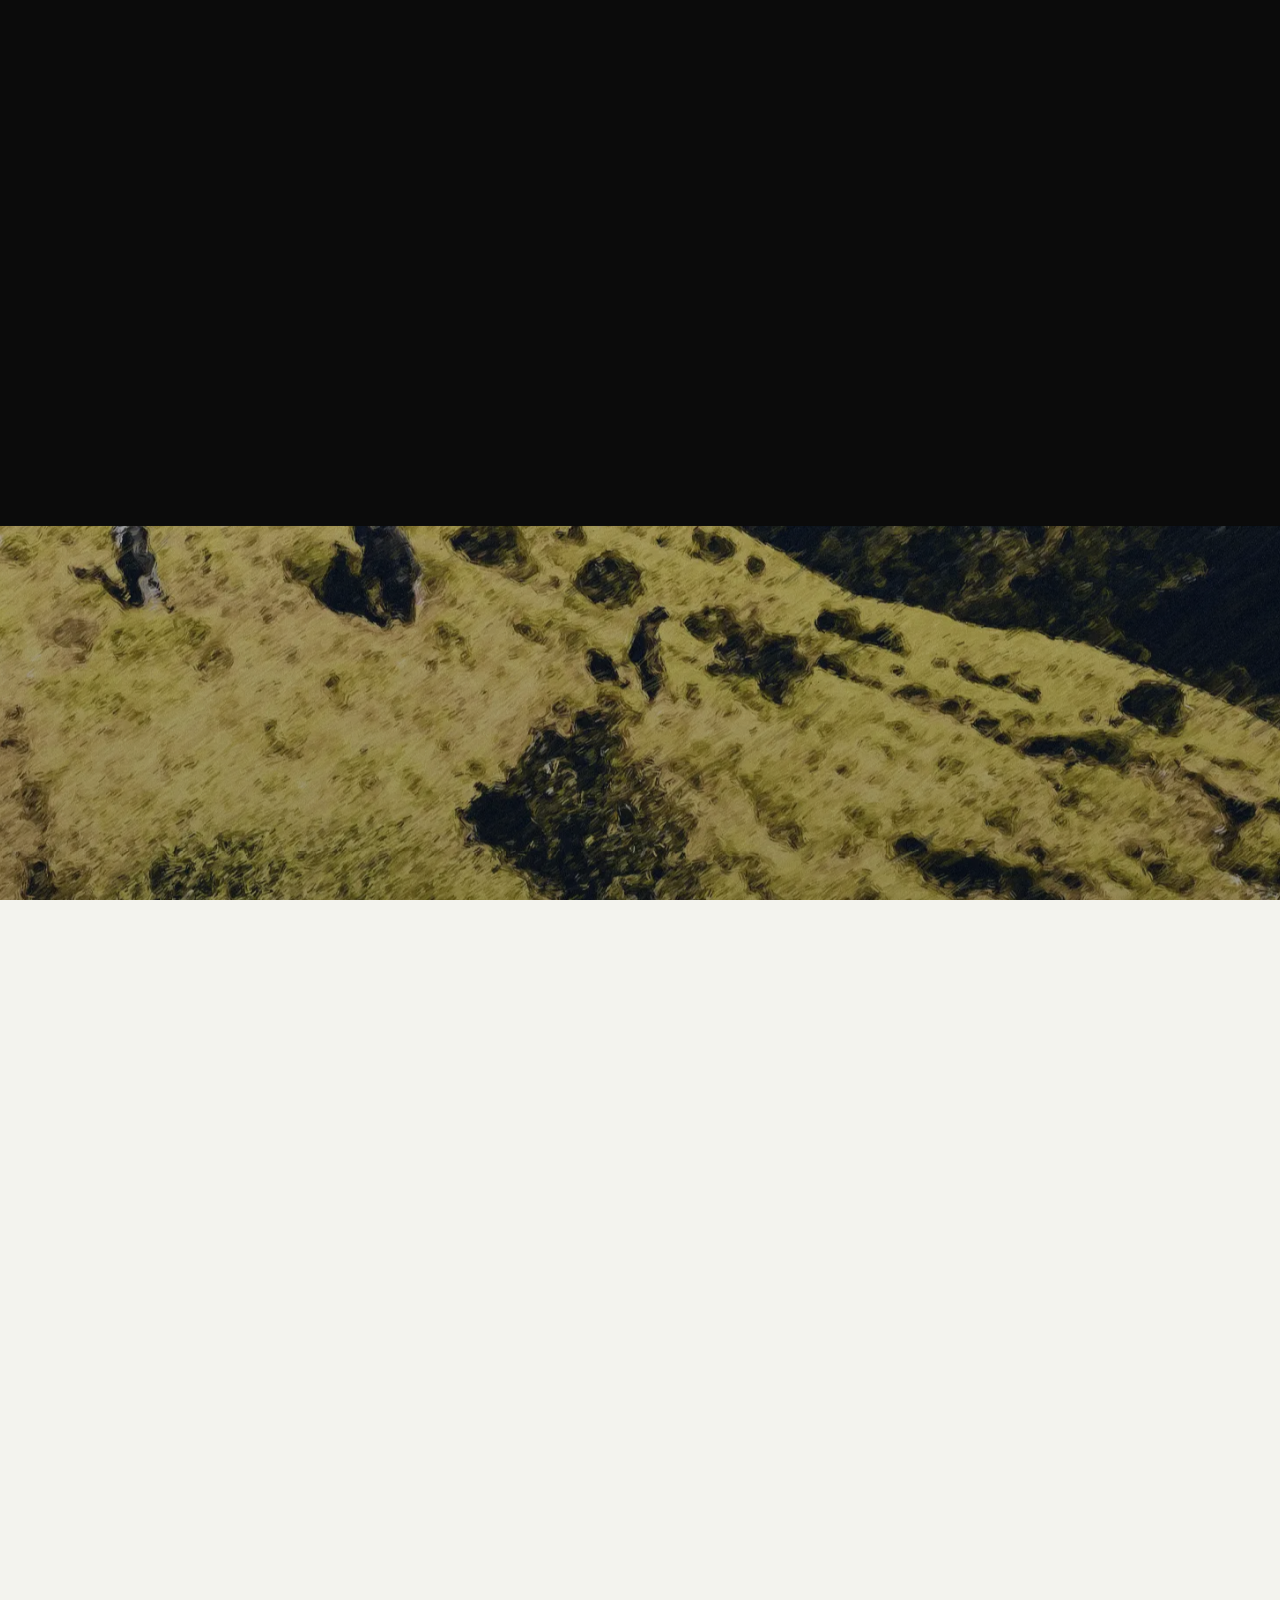
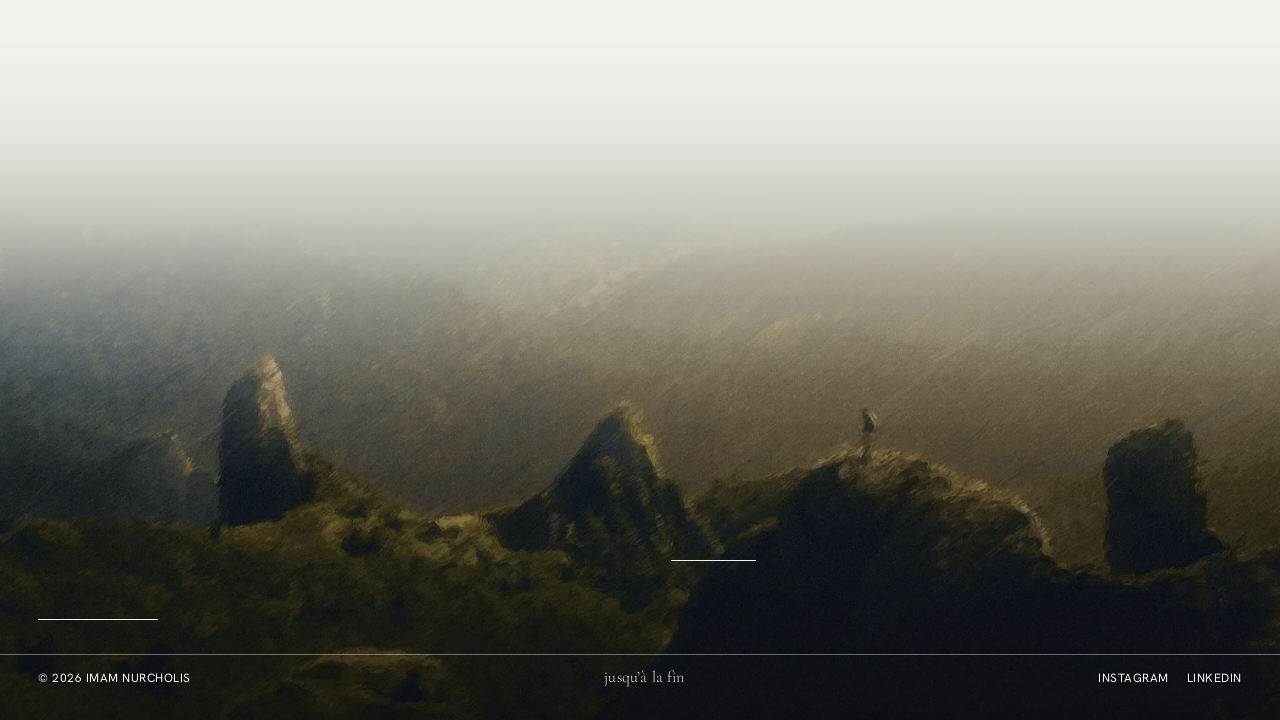
==== commit dd626c7d: "Add Bon Iver album, jusqu'à la fin motto interlude/footer, and Cormorant Garamond + Hanken Grotesk f" ====
--- a/index.html
+++ b/index.html
@@ -10,8 +10,8 @@
   <title>Imam Nurcholis</title>
   <meta name="description" content="Portfolio, photographs and writing by Imam Nurcholis.">
   <script>document.documentElement.classList.add("js")</script>
-  <link rel="preload" href="assets/fonts/inter-tight-latin.woff2" as="font" type="font/woff2" crossorigin>
-  <link rel="preload" href="assets/fonts/instrument-serif-latin.woff2" as="font" type="font/woff2" crossorigin>
+  <link rel="preload" href="assets/fonts/hanken-grotesk-latin.woff2" as="font" type="font/woff2" crossorigin>
+  <link rel="preload" href="assets/fonts/cormorant-garamond-latin.woff2" as="font" type="font/woff2" crossorigin>
   <link rel="icon" href="favicon.ico?v=4" sizes="any">
   <link rel="icon" href="favicon-32.png?v=4" type="image/png" sizes="32x32">
   <link rel="icon" href="favicon.svg?v=4" type="image/svg+xml">
@@ -21,7 +21,7 @@
 <body class="home">
   <main>
     <section class="stage" aria-label="Introduction">
-      <div class="hero-bg"><img src="images/hero-scene.webp" alt="" fetchpriority="high" decoding="async"></div>
+      <div class="hero-bg"><img src="images/hero-painted-2.webp" alt="" fetchpriority="high" decoding="async"></div>
       <div class="lines" aria-hidden="true"><i class="v v1"></i><i class="v v2"></i><i class="h"></i></div>
       <nav class="tiles" aria-label="Sections"></nav>
       <div class="titles">
--- a/assets/css/style.css
+++ b/assets/css/style.css
@@ -1,40 +1,40 @@
 /* ============================================================
    Fonts (self-hosted; Latin and Latin Extended subsets, SIL Open Font License)
    ============================================================ */
-/* Instrument Serif, latin-ext */
+/* Cormorant Garamond, latin-ext */
 @font-face {
-  font-family: 'Instrument Serif';
+  font-family: 'Cormorant Garamond';
   font-style: normal;
   font-weight: 400;
   font-display: swap;
-  src: url(../fonts/instrument-serif-latin-ext.woff2) format('woff2');
+  src: url(../fonts/cormorant-garamond-latin-ext.woff2) format('woff2');
   unicode-range: U+0100-02BA, U+02BD-02C5, U+02C7-02CC, U+02CE-02D7, U+02DD-02FF, U+0304, U+0308, U+0329, U+1D00-1DBF, U+1E00-1E9F, U+1EF2-1EFF, U+2020, U+20A0-20AB, U+20AD-20C4, U+2113, U+2C60-2C7F, U+A720-A7FF;
 }
-/* Instrument Serif, latin */
+/* Cormorant Garamond, latin */
 @font-face {
-  font-family: 'Instrument Serif';
+  font-family: 'Cormorant Garamond';
   font-style: normal;
   font-weight: 400;
   font-display: swap;
-  src: url(../fonts/instrument-serif-latin.woff2) format('woff2');
+  src: url(../fonts/cormorant-garamond-latin.woff2) format('woff2');
   unicode-range: U+0000-00FF, U+0131, U+0152-0153, U+02BB-02BC, U+02C6, U+02DA, U+02DC, U+0304, U+0308, U+0329, U+2000-206F, U+20AC, U+2122, U+2191, U+2193, U+2212, U+2215, U+FEFF, U+FFFD;
 }
-/* Inter Tight, latin-ext */
+/* Hanken Grotesk, latin-ext */
 @font-face {
-  font-family: 'Inter Tight';
+  font-family: 'Hanken Grotesk';
   font-style: normal;
   font-weight: 300 500;
   font-display: swap;
-  src: url(../fonts/inter-tight-latin-ext.woff2) format('woff2');
+  src: url(../fonts/hanken-grotesk-latin-ext.woff2) format('woff2');
   unicode-range: U+0100-02BA, U+02BD-02C5, U+02C7-02CC, U+02CE-02D7, U+02DD-02FF, U+0304, U+0308, U+0329, U+1D00-1DBF, U+1E00-1E9F, U+1EF2-1EFF, U+2020, U+20A0-20AB, U+20AD-20C4, U+2113, U+2C60-2C7F, U+A720-A7FF;
 }
-/* Inter Tight, latin */
+/* Hanken Grotesk, latin */
 @font-face {
-  font-family: 'Inter Tight';
+  font-family: 'Hanken Grotesk';
   font-style: normal;
   font-weight: 300 500;
   font-display: swap;
-  src: url(../fonts/inter-tight-latin.woff2) format('woff2');
+  src: url(../fonts/hanken-grotesk-latin.woff2) format('woff2');
   unicode-range: U+0000-00FF, U+0131, U+0152-0153, U+02BB-02BC, U+02C6, U+02DA, U+02DC, U+0304, U+0308, U+0329, U+2000-206F, U+20AC, U+2122, U+2191, U+2193, U+2212, U+2215, U+FEFF, U+FFFD;
 }
 
@@ -48,9 +48,9 @@
   --line: rgba(11, 11, 11, .55);
   --frame-w: 0px; /* edge inset used for spacing; the decorative frame was removed */
   --pad: clamp(16px, 3vw, 40px);
-  --font: "Inter Tight", "Helvetica Neue", Helvetica, Arial, sans-serif;
+  --font: "Hanken Grotesk", "Helvetica Neue", Helvetica, Arial, sans-serif;
   --foot-min: clamp(230px, 34vh, 340px); /* inner-page footer height; the picture is sized from this on every page */
-  --display: "Instrument Serif", "Times New Roman", Georgia, serif; /* big titles, menu */
+  --display: "Cormorant Garamond", "Times New Roman", Georgia, serif; /* big titles, menu */
   --ease: cubic-bezier(.77, 0, .175, 1);
   --fs-small: 12px;
   --fs-body: clamp(15px, 1.05vw, 17px);
@@ -191,7 +191,6 @@
 .tile {
   position: relative; display: grid; grid-template-rows: 1fr auto; justify-items: center;
   padding: 13% 0 9%; color: var(--ink);
-  visibility: hidden;
 }
 .tile-img { position: relative; width: 36%; aspect-ratio: 3 / 4; align-self: start; overflow: hidden; background: #ddd; }
 .tile-img img { width: 100%; height: 100%; object-fit: cover; transition: transform 1.1s var(--ease), filter .6s; }
@@ -239,10 +238,6 @@
    INNER PAGES
    ============================================================ */
 .page { padding: 0 calc(var(--frame-w) + var(--pad)); }
-.page-lines { position: fixed; inset: 0; pointer-events: none; z-index: 0; }
-.page-lines i { position: absolute; top: 0; bottom: 0; width: 1px; background: var(--line); opacity: .35; transform-origin: top; }
-.page-lines i:nth-child(1) { left: 33.333%; }
-.page-lines i:nth-child(2) { left: 66.666%; }
 .page > * { position: relative; z-index: 1; }
 
 .topbar {
@@ -302,7 +297,7 @@
 
 /* Lightbox */
 .lightbox {
-  position: fixed; inset: 0; z-index: 75; background: rgba(243, 243, 238, .97);
+  position: fixed; inset: 0; z-index: 82; background: rgba(243, 243, 238, .97);
   display: grid; grid-template-rows: auto 1fr auto; padding: calc(var(--frame-w) + 24px) calc(var(--frame-w) + var(--pad));
   visibility: hidden; opacity: 0;
 }
@@ -365,6 +360,38 @@
 .ch-text p { margin: 0 0 1.1em; }
 .ch-link { display: inline-flex; align-items: center; gap: 6px; border-bottom: 1px solid currentColor; padding-bottom: 2px; }
 
+/* Motto interlude (About): museum-plate typographic pause */
+.motto-plate {
+  position: relative; overflow: hidden; text-align: center;
+  margin: 0 0 clamp(90px, 11vw, 170px);
+  padding: clamp(72px, 11vw, 156px) clamp(18px, 4vw, 48px);
+  border-top: 1px solid var(--line); border-bottom: 1px solid var(--line);
+  background: radial-gradient(ellipse 68% 72% at 50% 50%, rgba(228, 223, 208, .55), transparent 76%);
+}
+.m-reg { position: absolute; width: 11px; height: 11px; opacity: .45; pointer-events: none; }
+.m-reg::before, .m-reg::after { content: ""; position: absolute; background: var(--ink); }
+.m-reg::before { left: 0; right: 0; top: 5px; height: 1px; }
+.m-reg::after { top: 0; bottom: 0; left: 5px; width: 1px; }
+.m-tl { top: 16px; left: 16px; }
+.m-tr { top: 16px; right: 16px; }
+.m-bl { bottom: 16px; left: 16px; }
+.m-br { bottom: 16px; right: 16px; }
+.motto-ghost {
+  position: absolute; left: 50%; top: 50%; transform: translate(-50%, -50%);
+  white-space: nowrap; pointer-events: none; user-select: none;
+  font-family: var(--display); font-size: clamp(110px, 20vw, 320px); line-height: .85; letter-spacing: -.02em;
+  color: transparent; -webkit-text-stroke: 1px rgba(11, 11, 11, .11);
+}
+.motto-line {
+  position: relative; z-index: 1; margin: 0;
+  font-family: var(--display); font-weight: 400; font-size: clamp(46px, 8.6vw, 144px); line-height: 1; letter-spacing: -.01em;
+}
+.motto-line .mc-m { display: inline-block; overflow: hidden; vertical-align: top; padding: .08em .01em .12em; margin: -.08em -.01em -.12em; }
+.motto-line .mc { display: inline-block; will-change: transform; }
+.motto-line .mc-sp { display: inline-block; width: .22em; }
+.motto-mark { position: relative; z-index: 1; display: inline-flex; justify-content: center; margin-top: clamp(20px, 3vw, 34px); opacity: .6; }
+.motto-plate:hover .motto-mark .pick-mark { transform: rotate(90deg); }
+
 /* A partial index: run-in serif lists, the site's "+" between the words */
 .index-of { margin-bottom: clamp(90px, 11vw, 170px); }
 .index-of h2 + .index-row { margin-top: 12px; border-top: 1px solid var(--line); }
@@ -411,7 +438,7 @@
   position: relative; z-index: 2; overflow: hidden; isolation: isolate;
   display: flex; flex-direction: column; justify-content: flex-end;
   min-height: var(--foot-min);
-  background: #4184ca; color: var(--paper); /* the average colour of the picture's top, so a taller footer continues it seamlessly */
+  background: #7e7b5f; color: var(--paper); /* the average colour of the picture's top, so a taller footer continues it seamlessly */
   padding: clamp(40px, 6vw, 80px) calc(var(--frame-w) + var(--pad)) clamp(20px, 2.6vw, 34px);
 }
 .home .site-foot { min-height: clamp(440px, 76vh, 680px); }
@@ -459,6 +486,7 @@
 }
 .foot-row nav { display: flex; gap: 18px; flex-wrap: wrap; justify-content: flex-end; }
 .foot-row a:hover { text-decoration: underline; }
+.foot-motto { font-family: var(--display); font-size: 16px; line-height: 1; text-transform: none; letter-spacing: .01em; opacity: .82; }
 
 .topbar { transition: opacity .35s; }
 .foot-in-view .topbar { opacity: 0; pointer-events: none; }
@@ -466,9 +494,7 @@
 /* ============================================================
    Cursor + text selection (inspired by akarasa.space, in this site's ink and paper)
    ============================================================ */
-::selection { background: var(--ink); color: var(--paper); }
-.stage ::selection, .site-foot ::selection, .menu ::selection { background: var(--paper); color: var(--ink); }
-.menu ::selection { background: var(--ink); color: var(--paper); }
+.stage ::selection, .site-foot ::selection { background: var(--paper); color: var(--ink); }
 
 .cursor-dot {
   position: fixed; top: 0; left: 0; z-index: 99999; width: 20px; height: 20px; border-radius: 50%;
@@ -479,16 +505,11 @@
 .cursor-dot.visible { opacity: 1; }
 .cursor-dot.hovered { width: 45px; height: 45px; }
 .cursor-dot.pressed { width: 14px; height: 14px; }
-html.has-custom-cursor body { cursor: none; }
-html.has-custom-cursor a, html.has-custom-cursor button, html.has-custom-cursor label, html.has-custom-cursor .photo, html.has-custom-cursor .tile, html.has-custom-cursor summary { cursor: pointer; }
+html.has-custom-cursor body,
+html.has-custom-cursor a, html.has-custom-cursor button, html.has-custom-cursor label, html.has-custom-cursor .photo, html.has-custom-cursor .tile, html.has-custom-cursor summary { cursor: none; }
 html.has-custom-cursor input, html.has-custom-cursor textarea, html.has-custom-cursor select { cursor: auto; }
 
-
-
-/* Grid lines: kept on the homepage and in every footer; hidden in the body of inner pages. */
-.page-lines { display: none; }
-
-/* Music: cover strip + editorial record list; a record opens to its cover and Apple Music player */
+/* Music: cover strip + editorial record list; a record opens to its sleeve, spinning vinyl, and tracklist */
 .covers { display: grid; grid-template-columns: repeat(8, minmax(0, 1fr)); gap: 0; margin: 0 0 clamp(48px, 7vw, 96px); }
 .covers button { all: unset; display: block; aspect-ratio: 1; overflow: hidden; cursor: pointer; }
 .covers img { width: 100%; height: 100%; object-fit: cover; filter: grayscale(1) contrast(1.05); transition: filter .6s var(--ease), transform 1s var(--ease); }
@@ -582,9 +603,16 @@
 @keyframes marquee { to { transform: translateX(-50%); } }
 .marquee:hover .marquee-track { animation-play-state: paused; }
 
+.view-bar { display: flex; justify-content: space-between; align-items: baseline; gap: 16px; margin: 0 0 clamp(32px, 5vw, 64px); }
+.view-tabs { display: inline-flex; align-items: baseline; gap: 10px; }
+.view-btn { color: var(--muted); padding-bottom: 3px; border-bottom: 1px solid transparent; transition: color .25s, border-color .25s; }
+.view-btn:hover, .view-btn.is-on { color: var(--ink); }
+.view-btn.is-on { border-bottom-color: currentColor; }
+
 .rows.index { margin-bottom: clamp(80px, 12vw, 160px); }
-.rows.index .row a { padding: 12px 0; }
-.rows.index .t { font-size: clamp(20px, 2.1vw, 32px); }
+.rows.index .row a { padding: 18px 0; }
+.rows.index .t { font-size: clamp(22px, 2.4vw, 36px); }
+.plates[hidden], .rows.index[hidden] { display: none; }
 
 .plates { display: flex; flex-direction: column; gap: clamp(90px, 14vw, 200px); margin-bottom: 140px; }
 .plate { display: grid; grid-template-columns: repeat(12, minmax(0, 1fr)); gap: 16px; align-items: center; position: relative; scroll-margin-top: 70px; }
@@ -592,28 +620,70 @@
 .plate.flip .plate-art { grid-column: 6 / span 7; grid-row: 1; }
 .plate-body { grid-column: 9 / span 4; grid-row: 1; position: relative; }
 .plate.flip .plate-body { grid-column: 1 / span 4; }
-.plate-art.tone-0, .art-cover.tone-0 { --bg: var(--navy);   --fg: #efeee6; --hi: var(--vermilion); }
-.plate-art.tone-1, .art-cover.tone-1 { --bg: var(--sand);   --fg: var(--ink); --hi: var(--vermilion); }
-.plate-art.tone-2, .art-cover.tone-2 { --bg: var(--vermilion); --fg: #f6efe3; --hi: var(--navy); }
-.plate-art.tone-3, .art-cover.tone-3 { --bg: var(--olive);  --fg: #f3f3ee; --hi: var(--navy); }
-.art-cover { background: var(--bg); color: var(--fg); position: relative; }
+.plate-art.tone-0, .art-cover.tone-0, .shot-cover.tone-0, .fp-stage.tone-0 { --bg: var(--navy);   --fg: #efeee6; --hi: var(--vermilion); }
+.plate-art.tone-1, .art-cover.tone-1, .shot-cover.tone-1, .fp-stage.tone-1 { --bg: var(--sand);   --fg: var(--ink); --hi: var(--vermilion); }
+.plate-art.tone-2, .art-cover.tone-2, .shot-cover.tone-2, .fp-stage.tone-2 { --bg: var(--vermilion); --fg: #f6efe3; --hi: var(--navy); }
+.plate-art.tone-3, .art-cover.tone-3, .shot-cover.tone-3, .fp-stage.tone-3 { --bg: var(--olive);  --fg: #f3f3ee; --hi: var(--navy); }
+.art-cover, .shot-cover { background: var(--bg); color: var(--fg); position: relative; }
 .plate-frame { aspect-ratio: 16 / 10; overflow: hidden; position: relative; }
-.plate-frame img { position: absolute; inset: 0; width: 100%; height: 100%; object-fit: cover; transition: transform 1.2s var(--ease); }
-.plate-art:hover .plate-frame img { transform: scale(1.04); }
 .plate-frame svg { position: absolute; inset: 0; width: 100%; height: 100%; transition: transform 1.2s var(--ease); }
 .plate-art:hover .plate-frame svg { transform: scale(1.03); }
-.plate-tag { position: absolute; left: 0; top: 0; padding: 6px 10px; background: var(--paper); color: var(--ink); }
-.art-cap { position: absolute; left: 14px; bottom: 12px; margin: 0; opacity: .8; }
+
+/* Matted gallery-print framing for screenshots (plates, project covers, and index previews) */
+.plate-frame.is-shot, .cover.shot-cover, .fp-stage.is-shot {
+  background: radial-gradient(120% 100% at 50% 0%, rgba(255, 255, 255, .09), transparent 62%), var(--bg);
+}
+.plate-frame.is-shot::before, .cover.shot-cover::before {
+  content: ""; position: absolute; inset: 12px; pointer-events: none; z-index: 1;
+  border: 1px solid currentColor; opacity: .22;
+}
+.plate-mat {
+  position: absolute; inset: 8.5% 7% 12% 7%; z-index: 2; overflow: hidden;
+  background: #141413; border: 1px solid rgba(255, 255, 255, .16);
+  box-shadow: 0 26px 52px -22px rgba(11, 11, 11, .65), 0 2px 10px -2px rgba(11, 11, 11, .25);
+  transition: transform 1s var(--ease), box-shadow 1s var(--ease);
+}
+.plate-mat img {
+  position: absolute; inset: 0; width: 100%; height: 100%; object-fit: cover;
+  filter: saturate(.86) contrast(1.04);
+  transition: transform 1.2s var(--ease), filter .8s var(--ease);
+}
+.plate-art:hover .plate-mat { transform: translateY(-4px); box-shadow: 0 34px 66px -22px rgba(11, 11, 11, .75); }
+.plate-art:hover .plate-mat img { transform: scale(1.045); filter: saturate(1.04) contrast(1.02); }
+.shot-meta { position: absolute; right: 20px; bottom: 16px; z-index: 2; opacity: .72; pointer-events: none; }
+.plate-tag { position: absolute; left: 0; top: 0; z-index: 3; padding: 6px 11px; background: var(--paper); color: var(--ink); border-right: 1px solid var(--line); border-bottom: 1px solid var(--line); }
+.art-cap { position: absolute; left: 26px; bottom: 22px; margin: 0; opacity: .78; }
 
 /* SVG artwork colours come from the plate's tone */
 svg.art .a-ink { fill: currentColor; }
 svg.art .a-hi { fill: var(--hi, var(--vermilion)); }
 svg.art .a-faint { fill: currentColor; opacity: .22; }
+svg.art .a-frame { stroke: currentColor; stroke-opacity: .22; stroke-width: 1; }
+svg.art .a-reg { stroke: currentColor; stroke-opacity: .42; stroke-width: 1; fill: none; }
+svg.art .a-hair { stroke: currentColor; stroke-opacity: .16; stroke-width: .85; fill: none; }
+svg.art .a-halo { stroke: var(--hi, var(--vermilion)); stroke-opacity: .45; stroke-width: 1; fill: none; }
+svg.art .a-wm { fill: currentColor; opacity: .09; font-family: var(--display); font-size: 112px; letter-spacing: -.03em; }
+svg.art .a-idx { fill: currentColor; opacity: .45; font: 400 8.5px/1 var(--font); letter-spacing: .06em; }
 svg.art .a-line { stroke: currentColor; stroke-opacity: .35; stroke-width: 1; fill: none; }
 svg.art .a-hi-line { stroke: var(--hi, var(--vermilion)); stroke-width: 2.4; fill: none; }
 svg.art path.a-line { stroke-opacity: .7; stroke-width: 1.4; }
 svg.art .a-txt { fill: var(--bg); font: 500 11px/1 var(--font); letter-spacing: .02em; }
 svg.art .a-hi + .a-txt { fill: #fff; }
+
+/* Artsy gallery-card hover preview for Portfolio Index view */
+.float-preview.is-card {
+  width: clamp(270px, 26vw, 390px); max-width: none; aspect-ratio: auto;
+  background: var(--paper); color: var(--ink); border: 1px solid var(--line);
+  padding: 10px 10px 0; overflow: visible;
+  box-shadow: 0 30px 64px -22px rgba(11, 11, 11, .38), 0 4px 14px -4px rgba(11, 11, 11, .14);
+}
+.fp-stage { position: relative; aspect-ratio: 16 / 10; overflow: hidden; background: var(--bg); color: var(--fg); --a-hi: var(--hi); }
+.fp-stage svg.art { position: absolute; inset: 0; width: 100%; height: 100%; }
+.fp-stage .plate-mat { inset: 8% 7%; box-shadow: 0 14px 28px -12px rgba(11, 11, 11, .6); }
+.fp-stage.is-dial { background: radial-gradient(circle at 50% 50%, #2a3655 0, #1d2740 48%, #121829 100%); }
+.fp-dial { position: absolute; inset: 10% 8%; display: grid; grid-template-columns: repeat(5, 1fr); gap: 8px; place-items: center; }
+.fp-dial img { width: 100%; aspect-ratio: 1; object-fit: contain; filter: drop-shadow(0 4px 10px rgba(0, 0, 0, .5)); }
+.fp-cap { display: flex; justify-content: space-between; align-items: baseline; gap: 12px; padding: 9px 2px 10px; color: var(--muted); }
 
 .plate-no {
   display: block; pointer-events: none; user-select: none; margin: 0 0 .1em -.04em;
@@ -638,8 +708,10 @@
 .figs.wide b { display: block; font-size: clamp(40px, 6vw, 96px); margin-bottom: 8px; white-space: normal; }
 
 /* Project page: artwork cover, screenshots */
-.cover.art-cover { aspect-ratio: 16 / 9; }
+.cover.art-cover, .cover.shot-cover { aspect-ratio: 16 / 9; }
 .cover.art-cover svg { position: absolute; inset: 0; width: 100%; height: 100%; }
+.cover.shot-cover .plate-mat { inset: 7% 6% 10% 6%; }
+.cover.shot-cover .plate-mat img { height: 112%; }
 .shots { display: flex; flex-direction: column; gap: clamp(28px, 4vw, 56px); margin: 0 0 140px; }
 .shot { margin: 0; }
 .shot-img { overflow: hidden; background: var(--sand); border: 1px solid var(--line); }
@@ -661,7 +733,7 @@
   .figs.wide b { font-size: 40px; margin: 0; }
   .shot-band { padding: 20px 12px; gap: 12px; }
 }
-@media (prefers-reduced-motion: reduce) { .marquee-track { animation: none; } .plate-frame img, .plate-frame svg { transition: none; } }
+@media (prefers-reduced-motion: reduce) { .marquee-track { animation: none; } .plate-mat, .plate-mat img, .plate-frame svg { transition: none; } }
 @media (max-width: 600px) { .plate .art-cap { display: none; } }
 .shot-band .shot:only-child { grid-column: 1 / -1; }
 
